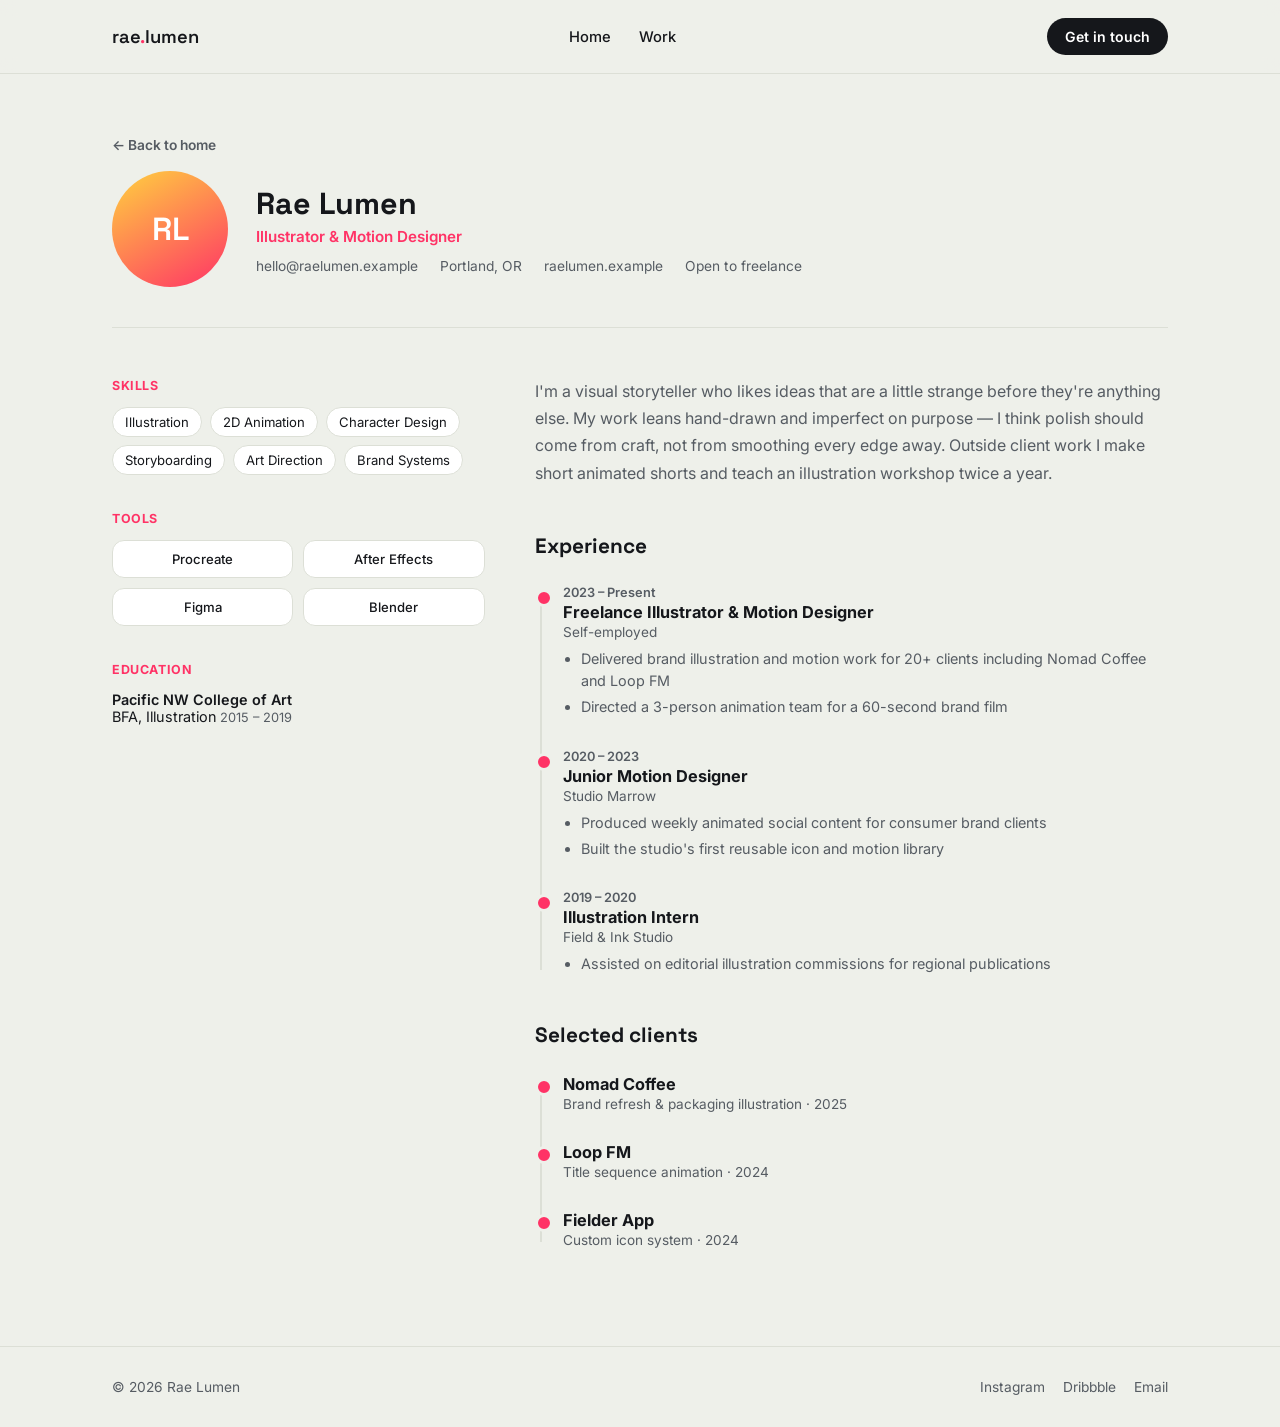
==== cv.html @ 73926920 "add: sementara" ====
<!DOCTYPE html>
<html lang="en">
<head>
<meta charset="UTF-8">
<meta name="viewport" content="width=device-width, initial-scale=1.0">
<title>Rae Lumen — CV</title>
<link rel="preconnect" href="https://fonts.googleapis.com">
<link href="https://fonts.googleapis.com/css2?family=Space+Grotesk:wght@500;600&family=Inter:wght@400;500;600&display=swap" rel="stylesheet">
<link rel="stylesheet" href="style.css">
</head>
<body>

  <header class="site-header">
    <div class="wrap">
      <nav class="main-nav">
        <a class="logo" href="index.html">rae<span>.</span>lumen</a>
        <ul class="nav-links" style="display:flex;">
          <li><a href="index.html">Home</a></li>
          <li><a href="index.html#work">Work</a></li>
        </ul>
        <a class="nav-cta" href="mailto:hello@raelumen.example">Get in touch</a>
      </nav>
    </div>
  </header>

  <main>
    <div class="wrap">

      <section class="cv-header">
        <a class="back-link" href="index.html">&larr; Back to home</a>
        <div class="cv-header-inner">
          <div class="cv-avatar">RL</div>
          <div class="cv-id">
            <h1>Rae Lumen</h1>
            <p class="role">Illustrator &amp; Motion Designer</p>
            <ul class="cv-contact">
              <li>hello@raelumen.example</li>
              <li>Portland, OR</li>
              <li>raelumen.example</li>
              <li>Open to freelance</li>
            </ul>
          </div>
        </div>
      </section>

      <div class="cv-body">

        <aside class="cv-side">
          <div class="side-block">
            <h2>Skills</h2>
            <div class="skill-tags">
              <span>Illustration</span>
              <span>2D Animation</span>
              <span>Character Design</span>
              <span>Storyboarding</span>
              <span>Art Direction</span>
              <span>Brand Systems</span>
            </div>
          </div>

          <div class="side-block">
            <h2>Tools</h2>
            <div class="tool-grid">
              <div>Procreate</div>
              <div>After Effects</div>
              <div>Figma</div>
              <div>Blender</div>
            </div>
          </div>

          <div class="side-block">
            <h2>Education</h2>
            <div class="edu-entry">
              <span class="school">Pacific NW College of Art</span>
              <span>BFA, Illustration</span>
              <span class="when">2015 &ndash; 2019</span>
            </div>
          </div>
        </aside>

        <div class="cv-main">
          <p class="about-text">
            I'm a visual storyteller who likes ideas that are a little
            strange before they're anything else. My work leans hand-drawn
            and imperfect on purpose &mdash; I think polish should come from
            craft, not from smoothing every edge away. Outside client work
            I make short animated shorts and teach an illustration
            workshop twice a year.
          </p>

          <h2 class="block-title">Experience</h2>
          <div class="timeline">
            <div class="timeline-item">
              <div class="when">2023 &ndash; Present</div>
              <h3>Freelance Illustrator &amp; Motion Designer</h3>
              <div class="place">Self-employed</div>
              <ul>
                <li>Delivered brand illustration and motion work for 20+ clients including Nomad Coffee and Loop FM</li>
                <li>Directed a 3-person animation team for a 60-second brand film</li>
              </ul>
            </div>

            <div class="timeline-item">
              <div class="when">2020 &ndash; 2023</div>
              <h3>Junior Motion Designer</h3>
              <div class="place">Studio Marrow</div>
              <ul>
                <li>Produced weekly animated social content for consumer brand clients</li>
                <li>Built the studio's first reusable icon and motion library</li>
              </ul>
            </div>

            <div class="timeline-item">
              <div class="when">2019 &ndash; 2020</div>
              <h3>Illustration Intern</h3>
              <div class="place">Field &amp; Ink Studio</div>
              <ul>
                <li>Assisted on editorial illustration commissions for regional publications</li>
              </ul>
            </div>
          </div>

          <h2 class="block-title">Selected clients</h2>
          <div class="timeline" style="margin-bottom:0;">
            <div class="timeline-item">
              <h3>Nomad Coffee</h3>
              <div class="place">Brand refresh &amp; packaging illustration &middot; 2025</div>
            </div>
            <div class="timeline-item">
              <h3>Loop FM</h3>
              <div class="place">Title sequence animation &middot; 2024</div>
            </div>
            <div class="timeline-item">
              <h3>Fielder App</h3>
              <div class="place">Custom icon system &middot; 2024</div>
            </div>
          </div>
        </div>

      </div>
    </div>
  </main>

  <footer class="site-footer">
    <div class="wrap footer-row">
      <span>&copy; 2026 Rae Lumen</span>
      <div class="social-row">
        <a href="#">Instagram</a>
        <a href="#">Dribbble</a>
        <a href="mailto:hello@raelumen.example">Email</a>
      </div>
    </div>
  </footer>

</body>
</html>
---- style.css ----
:root{
  --ink: #15171b;
  --ink-soft: #565c63;
  --paper: #eef0ea;
  --card: #ffffff;
  --accent: #ff3366;
  --accent-2: #ffd23f;
  --line: #dcdfd6;
  --radius-lg: 22px;
  --radius-sm: 12px;
  --shadow: 0 1px 2px rgba(21,23,27,0.06), 0 14px 30px rgba(21,23,27,0.08);
  --font-display: "Space Grotesk", "Segoe UI", sans-serif;
  --font-body: "Inter", -apple-system, BlinkMacSystemFont, sans-serif;
}

*{ box-sizing: border-box; }

html{ scroll-behavior: smooth; }

body{
  margin:0;
  background: var(--paper);
  color: var(--ink);
  font-family: var(--font-body);
  -webkit-font-smoothing: antialiased;
}

img{ max-width: 100%; display:block; }

a{ color: inherit; text-decoration: none; }

.wrap{
  max-width: 1120px;
  margin: 0 auto;
  padding: 0 32px;
}

header.site-header{
  position: sticky;
  top: 0;
  z-index: 50;
  background: rgba(238,240,234,0.88);
  backdrop-filter: blur(8px);
  border-bottom: 1px solid var(--line);
}

nav.main-nav{
  display: flex;
  align-items: center;
  justify-content: space-between;
  padding: 18px 0;
}

.logo{
  font-family: var(--font-display);
  font-weight: 600;
  font-size: 1.15rem;
  letter-spacing: -0.01em;
}

.logo span{ color: var(--accent); }

.nav-links{
  list-style:none;
  display:flex;
  gap: 28px;
  margin:0;
  padding:0;
  font-size: 0.92rem;
  font-weight: 500;
}

.nav-links a{
  position: relative;
  padding: 4px 0;
}

.nav-links a::after{
  content:"";
  position:absolute;
  left:0; bottom:-2px;
  width:0%;
  height:2px;
  background: var(--accent);
  transition: width 0.2s ease;
}

.nav-links a:hover::after,
.nav-links a:focus-visible::after{
  width:100%;
}

.nav-cta{
  display:inline-flex;
  align-items:center;
  gap:8px;
  background: var(--ink);
  color: #fff;
  padding: 10px 18px;
  border-radius: 100px;
  font-size: 0.88rem;
  font-weight: 600;
  transition: background-color 0.15s ease, transform 0.1s ease;
}

.nav-cta:hover{
  background: var(--accent);
}

.nav-cta:active{
  transform: translateY(1px);
}

#nav-toggle{
  display:none;
}

.nav-burger{
  display:none;
  width: 26px;
  height: 20px;
  position: relative;
  cursor: pointer;
}

.nav-burger span{
  position:absolute;
  left:0; right:0;
  height:2px;
  background: var(--ink);
  border-radius: 2px;
  transition: transform 0.2s ease, opacity 0.2s ease;
}

.nav-burger span:nth-child(1){ top:0; }
.nav-burger span:nth-child(2){ top:9px; }
.nav-burger span:nth-child(3){ top:18px; }

a:focus-visible,
button:focus-visible,
label.nav-burger:focus-within{
  outline: 2px solid var(--accent);
  outline-offset: 3px;
}

.hero{
  padding: 90px 0 70px;
}

.hero-grid{
  display: grid;
  grid-template-columns: 1.1fr 0.9fr;
  gap: 48px;
  align-items: center;
}

.eyebrow{
  display: inline-block;
  font-size: 0.8rem;
  font-weight: 600;
  letter-spacing: 0.04em;
  color: var(--accent);
  background: rgba(255,51,102,0.09);
  padding: 6px 14px;
  border-radius: 100px;
  margin-bottom: 18px;
}

.hero h1{
  font-family: var(--font-display);
  font-size: clamp(2.2rem, 4vw, 3.4rem);
  line-height: 1.06;
  font-weight: 600;
  margin: 0 0 20px;
  letter-spacing: -0.01em;
}

.hero p.lead{
  font-size: 1.05rem;
  color: var(--ink-soft);
  max-width: 46ch;
  line-height: 1.6;
  margin: 0 0 32px;
}

.hero-actions{
  display:flex;
  gap: 14px;
  flex-wrap: wrap;
}

.btn{
  display: inline-flex;
  align-items:center;
  gap: 8px;
  padding: 13px 24px;
  border-radius: 100px;
  font-weight: 600;
  font-size: 0.95rem;
  border: 1px solid transparent;
  transition: background-color 0.15s ease, border-color 0.15s ease, transform 0.1s ease;
}

.btn:active{ transform: translateY(1px); }

.btn-primary{
  background: var(--accent);
  color: #fff;
}

.btn-primary:hover{
  background: #e01f52;
}

.btn-secondary{
  background: transparent;
  border-color: var(--ink);
  color: var(--ink);
}

.btn-secondary:hover{
  background: var(--ink);
  color: #fff;
}

.hero-visual{
  position: relative;
  aspect-ratio: 1 / 1;
  display:flex;
  align-items:center;
  justify-content:center;
}

.blob{
  position: absolute;
  border-radius: 50%;
}

.blob-1{
  width: 78%;
  height: 78%;
  background: linear-gradient(145deg, var(--accent-2), var(--accent));
  top: 8%;
  left: 10%;
}

.blob-2{
  width: 30%;
  height: 30%;
  background: var(--ink);
  bottom: 4%;
  right: 6%;
}

.avatar-mark{
  position: relative;
  width: 58%;
  aspect-ratio: 1/1;
  border-radius: 50%;
  background: var(--card);
  display:flex;
  align-items:center;
  justify-content:center;
  font-family: var(--font-display);
  font-size: 2.6rem;
  font-weight: 600;
  color: var(--ink);
  box-shadow: var(--shadow);
}

.section{
  padding: 70px 0;
}

.section-head{
  margin-bottom: 36px;
  max-width: 60ch;
}

.section-head .eyebrow{ margin-bottom: 12px; }

.section-head h2{
  font-family: var(--font-display);
  font-size: 1.9rem;
  font-weight: 600;
  margin: 0 0 8px;
}

.section-head p{
  color: var(--ink-soft);
  margin:0;
}

.services-grid{
  display: grid;
  grid-template-columns: repeat(4, 1fr);
  gap: 20px;
}

.service-card{
  background: var(--card);
  border-radius: var(--radius-lg);
  padding: 26px 22px;
  border: 1px solid var(--line);
  transition: transform 0.15s ease, box-shadow 0.15s ease;
}

.service-card:hover{
  transform: translateY(-4px);
  box-shadow: var(--shadow);
}

.service-card:nth-child(2) .service-icon{ background: var(--accent-2); }
.service-card:nth-child(3) .service-icon{ background: var(--ink); color:#fff; }
.service-card:nth-child(4) .service-icon{ background: var(--accent); }

.service-icon{
  width: 40px;
  height: 40px;
  border-radius: 12px;
  background: var(--accent-2);
  display:flex;
  align-items:center;
  justify-content:center;
  font-weight: 700;
  margin-bottom: 16px;
}

.service-card h3{
  font-size: 1.02rem;
  margin: 0 0 6px;
}

.service-card p{
  font-size: 0.88rem;
  color: var(--ink-soft);
  margin:0;
  line-height: 1.5;
}

.work-grid{
  display: grid;
  grid-template-columns: repeat(3, 1fr);
  gap: 18px;
}

.work-tile{
  position: relative;
  border-radius: var(--radius-sm);
  overflow: hidden;
  aspect-ratio: 4/3;
  background: linear-gradient(135deg, var(--ink) 0%, #3a3f47 100%);
  display:flex;
  align-items:flex-end;
  padding: 16px;
}

.work-tile:nth-child(1){ background: linear-gradient(135deg, var(--accent), #ff8a65); }
.work-tile:nth-child(2){ background: linear-gradient(135deg, var(--accent-2), #ffb454); }
.work-tile:nth-child(3){ background: linear-gradient(135deg, var(--ink), #3a3f47); }

.work-tile span{
  color: #fff;
  font-weight: 600;
  font-size: 0.92rem;
  position: relative;
}

footer.site-footer{
  border-top: 1px solid var(--line);
  padding: 32px 0;
}

.footer-row{
  display:flex;
  justify-content: space-between;
  align-items:center;
  flex-wrap: wrap;
  gap: 16px;
  font-size: 0.86rem;
  color: var(--ink-soft);
}

.social-row{
  display:flex;
  gap: 18px;
}

.social-row a:hover{
  color: var(--accent);
}

.cv-header{
  padding: 60px 0 40px;
  border-bottom: 1px solid var(--line);
}

.cv-header-inner{
  display:flex;
  align-items:center;
  gap: 28px;
  flex-wrap: wrap;
}

.cv-avatar{
  width: 116px;
  height: 116px;
  border-radius: 50%;
  background: linear-gradient(150deg, var(--accent-2), var(--accent));
  display:flex;
  align-items:center;
  justify-content:center;
  font-family: var(--font-display);
  font-size: 2rem;
  font-weight: 600;
  color: #fff;
  flex-shrink:0;
}

.cv-id h1{
  font-family: var(--font-display);
  font-size: 1.9rem;
  margin: 0 0 4px;
}

.cv-id .role{
  color: var(--accent);
  font-weight: 600;
  font-size: 0.95rem;
  margin: 0 0 12px;
}

.cv-contact{
  list-style:none;
  display:flex;
  flex-wrap: wrap;
  gap: 14px 22px;
  margin:0;
  padding:0;
  font-size: 0.86rem;
  color: var(--ink-soft);
}

.back-link{
  display:inline-flex;
  align-items:center;
  gap:6px;
  font-size: 0.86rem;
  font-weight: 600;
  color: var(--ink-soft);
  margin-bottom: 18px;
}

.back-link:hover{ color: var(--accent); }

.cv-body{
  display:grid;
  grid-template-columns: 1fr 1.7fr;
  gap: 50px;
  padding: 50px 0 90px;
  align-items:start;
}

.cv-side{
  position: sticky;
  top: 90px;
  display:flex;
  flex-direction:column;
  gap: 36px;
}

.side-block h2{
  font-size: 0.78rem;
  letter-spacing: 0.05em;
  text-transform: uppercase;
  color: var(--accent);
  margin: 0 0 14px;
}

.skill-tags{
  display:flex;
  flex-wrap:wrap;
  gap: 8px;
}

.skill-tags span{
  font-size: 0.82rem;
  padding: 6px 12px;
  border-radius: 100px;
  background: var(--card);
  border: 1px solid var(--line);
}

.tool-grid{
  display: grid;
  grid-template-columns: repeat(2, 1fr);
  gap: 10px;
}

.tool-grid div{
  background: var(--card);
  border: 1px solid var(--line);
  border-radius: var(--radius-sm);
  padding: 10px 12px;
  font-size: 0.82rem;
  text-align:center;
  font-weight: 500;
}

.edu-entry{
  font-size: 0.9rem;
  margin-bottom: 14px;
}

.edu-entry:last-child{ margin-bottom:0; }

.edu-entry .school{
  font-weight: 600;
  display:block;
}

.edu-entry .when{
  color: var(--ink-soft);
  font-size: 0.8rem;
}

.cv-main .about-text{
  font-size: 1rem;
  line-height: 1.7;
  color: var(--ink-soft);
  max-width: 68ch;
  margin: 0 0 46px;
}

.cv-main h2.block-title{
  font-family: var(--font-display);
  font-size: 1.3rem;
  margin: 0 0 26px;
}

.timeline{
  position: relative;
  padding-left: 28px;
  margin-bottom: 46px;
}

.timeline::before{
  content:"";
  position:absolute;
  left: 5px;
  top: 6px;
  bottom: 6px;
  width: 2px;
  background: var(--line);
}

.timeline-item{
  position: relative;
  margin-bottom: 30px;
}

.timeline-item:last-child{ margin-bottom:0; }

.timeline-item::before{
  content:"";
  position:absolute;
  left: -28px;
  top: 4px;
  width: 12px;
  height: 12px;
  border-radius: 50%;
  background: var(--accent);
  border: 3px solid var(--paper);
}

.timeline-item .when{
  font-size: 0.8rem;
  color: var(--ink-soft);
  font-weight: 600;
  margin-bottom: 2px;
}

.timeline-item h3{
  font-size: 1.02rem;
  margin: 0 0 2px;
}

.timeline-item .place{
  font-size: 0.85rem;
  color: var(--ink-soft);
  margin-bottom: 8px;
}

.timeline-item ul{
  margin: 8px 0 0;
  padding-left: 18px;
  font-size: 0.9rem;
  color: var(--ink-soft);
  line-height: 1.55;
}

.timeline-item li{ margin-bottom: 4px; }

@media (max-width: 900px){
  .hero-grid{ grid-template-columns: 1fr; }
  .hero-visual{ max-width: 340px; margin: 0 auto; }
  .services-grid{ grid-template-columns: repeat(2, 1fr); }
  .work-grid{ grid-template-columns: repeat(2, 1fr); }
  .cv-body{ grid-template-columns: 1fr; }
  .cv-side{ position: static; }
}

@media (max-width: 640px){
  .wrap{ padding: 0 20px; }

  .nav-links{
    position: absolute;
    top: 100%;
    left: 0;
    right: 0;
    flex-direction: column;
    background: var(--paper);
    border-bottom: 1px solid var(--line);
    padding: 18px 20px;
    gap: 16px;
    display: none;
  }

  .nav-burger{ display:block; }

  #nav-toggle:checked ~ .nav-links{
    display: flex;
  }

  #nav-toggle:checked ~ .nav-burger span:nth-child(1){
    transform: translateY(9px) rotate(45deg);
  }
  #nav-toggle:checked ~ .nav-burger span:nth-child(2){
    opacity: 0;
  }
  #nav-toggle:checked ~ .nav-burger span:nth-child(3){
    transform: translateY(-9px) rotate(-45deg);
  }

  .services-grid{ grid-template-columns: 1fr; }
  .work-grid{ grid-template-columns: 1fr; }
  .hero-actions{ flex-direction: column; align-items: stretch; }
  .btn{ justify-content:center; }
  .cv-header-inner{ flex-direction: column; align-items:flex-start; }
  .footer-row{ flex-direction: column; align-items:flex-start; }
}
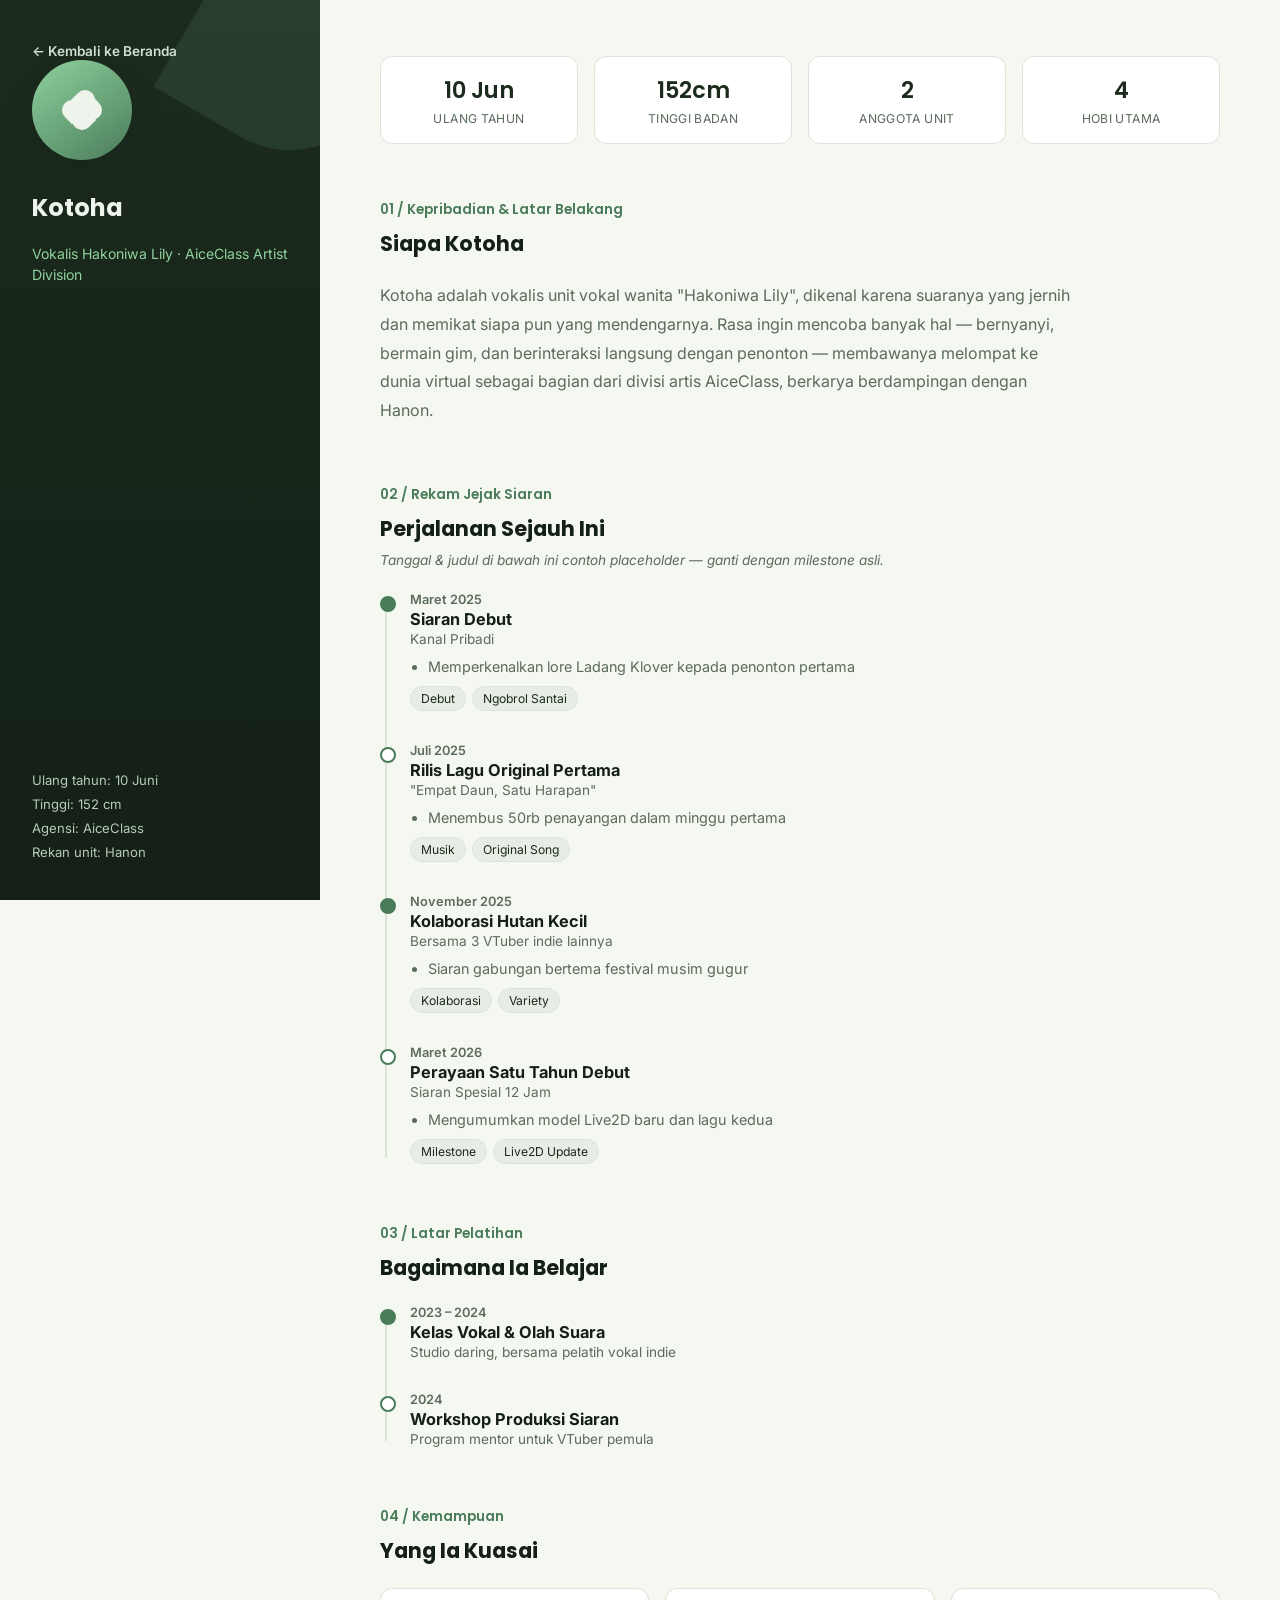
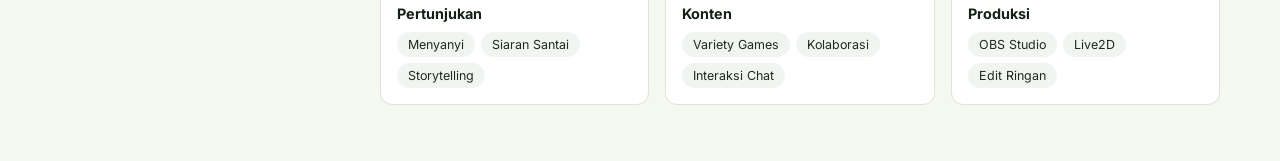
==== commit 783a4347: "update all - not the information" ====
--- a/cv.html
+++ b/cv.html
@@ -1,156 +1,154 @@
 <!DOCTYPE html>
-<html lang="en">
+<html lang="id">
 <head>
 <meta charset="UTF-8">
 <meta name="viewport" content="width=device-width, initial-scale=1.0">
-<title>Rae Lumen — CV</title>
+<title>Kotoha — CV Kreatif</title>
 <link rel="preconnect" href="https://fonts.googleapis.com">
-<link href="https://fonts.googleapis.com/css2?family=Space+Grotesk:wght@500;600&family=Inter:wght@400;500;600&display=swap" rel="stylesheet">
+<link href="https://fonts.googleapis.com/css2?family=Poppins:wght@500;600&family=Inter:wght@400;500;600&display=swap" rel="stylesheet">
 <link rel="stylesheet" href="style.css">
 </head>
 <body>
 
-  <header class="site-header">
-    <div class="wrap">
-      <nav class="main-nav">
-        <a class="logo" href="index.html">rae<span>.</span>lumen</a>
-        <ul class="nav-links" style="display:flex;">
-          <li><a href="index.html">Home</a></li>
-          <li><a href="index.html#work">Work</a></li>
-        </ul>
-        <a class="nav-cta" href="mailto:hello@raelumen.example">Get in touch</a>
-      </nav>
-    </div>
-  </header>
+  <div class="cv-shell">
 
-  <main>
-    <div class="wrap">
+    <aside class="cv-sidebar">
+      <div class="decor-leaf d1"></div>
 
-      <section class="cv-header">
-        <a class="back-link" href="index.html">&larr; Back to home</a>
-        <div class="cv-header-inner">
-          <div class="cv-avatar">RL</div>
-          <div class="cv-id">
-            <h1>Rae Lumen</h1>
-            <p class="role">Illustrator &amp; Motion Designer</p>
-            <ul class="cv-contact">
-              <li>hello@raelumen.example</li>
-              <li>Portland, OR</li>
-              <li>raelumen.example</li>
-              <li>Open to freelance</li>
+      <div>
+        <a class="back-link" href="index.html">&larr; Kembali ke Beranda</a>
+
+        <div class="cv-id">
+          <div class="avatar-ring" style="width:100px;height:100px;">
+            <div class="clover" style="width:40px;height:40px;">
+              <span class="leaf" style="width:20px;height:20px;"></span>
+              <span class="leaf" style="width:20px;height:20px;top:10px;left:20px;"></span>
+              <span class="leaf" style="width:20px;height:20px;top:20px;left:10px;"></span>
+              <span class="leaf" style="width:20px;height:20px;top:10px;left:0;"></span>
+            </div>
+          </div>
+          <h1>Kotoha</h1>
+          <p class="role">Vokalis Hakoniwa Lily &middot; AiceClass Artist Division</p>
+        </div>
+      </div>
+
+      <ul class="cv-meta">
+        <li>Ulang tahun: 10 Juni</li>
+        <li>Tinggi: 152 cm</li>
+        <li>Agensi: AiceClass</li>
+        <li>Rekan unit: Hanon</li>
+      </ul>
+    </aside>
+
+    <div class="cv-main">
+
+      <div class="stat-strip">
+        <div class="stat-box"><span class="num">10 Jun</span><span class="label">Ulang Tahun</span></div>
+        <div class="stat-box"><span class="num">152cm</span><span class="label">Tinggi Badan</span></div>
+        <div class="stat-box"><span class="num">2</span><span class="label">Anggota Unit</span></div>
+        <div class="stat-box"><span class="num">4</span><span class="label">Hobi Utama</span></div>
+      </div>
+
+      <section class="cv-block">
+        <div class="block-number">01 / Kepribadian &amp; Latar Belakang</div>
+        <h2>Siapa Kotoha</h2>
+        <p class="about-text">
+          Kotoha adalah vokalis unit vokal wanita "Hakoniwa Lily", dikenal
+          karena suaranya yang jernih dan memikat siapa pun yang
+          mendengarnya. Rasa ingin mencoba banyak hal &mdash; bernyanyi,
+          bermain gim, dan berinteraksi langsung dengan penonton &mdash;
+          membawanya melompat ke dunia virtual sebagai bagian dari divisi
+          artis AiceClass, berkarya berdampingan dengan Hanon.
+        </p>
+      </section>
+
+      <section class="cv-block">
+        <div class="block-number">02 / Rekam Jejak Siaran</div>
+        <h2>Perjalanan Sejauh Ini</h2>
+        <p style="font-size:0.85rem; color:var(--ink-soft); font-style:italic; margin:-14px 0 24px;">
+          Tanggal &amp; judul di bawah ini contoh placeholder &mdash; ganti dengan milestone asli.
+        </p>
+        <div class="timeline">
+          <div class="timeline-item">
+            <div class="when">Maret 2025</div>
+            <h3>Siaran Debut</h3>
+            <div class="place">Kanal Pribadi</div>
+            <ul>
+              <li>Memperkenalkan lore Ladang Klover kepada penonton pertama</li>
             </ul>
+            <div class="tag-row"><span>Debut</span><span>Ngobrol Santai</span></div>
+          </div>
+
+          <div class="timeline-item">
+            <div class="when">Juli 2025</div>
+            <h3>Rilis Lagu Original Pertama</h3>
+            <div class="place">"Empat Daun, Satu Harapan"</div>
+            <ul>
+              <li>Menembus 50rb penayangan dalam minggu pertama</li>
+            </ul>
+            <div class="tag-row"><span>Musik</span><span>Original Song</span></div>
+          </div>
+
+          <div class="timeline-item">
+            <div class="when">November 2025</div>
+            <h3>Kolaborasi Hutan Kecil</h3>
+            <div class="place">Bersama 3 VTuber indie lainnya</div>
+            <ul>
+              <li>Siaran gabungan bertema festival musim gugur</li>
+            </ul>
+            <div class="tag-row"><span>Kolaborasi</span><span>Variety</span></div>
+          </div>
+
+          <div class="timeline-item">
+            <div class="when">Maret 2026</div>
+            <h3>Perayaan Satu Tahun Debut</h3>
+            <div class="place">Siaran Spesial 12 Jam</div>
+            <ul>
+              <li>Mengumumkan model Live2D baru dan lagu kedua</li>
+            </ul>
+            <div class="tag-row"><span>Milestone</span><span>Live2D Update</span></div>
           </div>
         </div>
       </section>
 
-      <div class="cv-body">
-
-        <aside class="cv-side">
-          <div class="side-block">
-            <h2>Skills</h2>
-            <div class="skill-tags">
-              <span>Illustration</span>
-              <span>2D Animation</span>
-              <span>Character Design</span>
-              <span>Storyboarding</span>
-              <span>Art Direction</span>
-              <span>Brand Systems</span>
-            </div>
+      <section class="cv-block">
+        <div class="block-number">03 / Latar Pelatihan</div>
+        <h2>Bagaimana Ia Belajar</h2>
+        <div class="timeline">
+          <div class="timeline-item">
+            <div class="when">2023 &ndash; 2024</div>
+            <h3>Kelas Vokal &amp; Olah Suara</h3>
+            <div class="place">Studio daring, bersama pelatih vokal indie</div>
           </div>
-
-          <div class="side-block">
-            <h2>Tools</h2>
-            <div class="tool-grid">
-              <div>Procreate</div>
-              <div>After Effects</div>
-              <div>Figma</div>
-              <div>Blender</div>
-            </div>
-          </div>
-
-          <div class="side-block">
-            <h2>Education</h2>
-            <div class="edu-entry">
-              <span class="school">Pacific NW College of Art</span>
-              <span>BFA, Illustration</span>
-              <span class="when">2015 &ndash; 2019</span>
-            </div>
-          </div>
-        </aside>
-
-        <div class="cv-main">
-          <p class="about-text">
-            I'm a visual storyteller who likes ideas that are a little
-            strange before they're anything else. My work leans hand-drawn
-            and imperfect on purpose &mdash; I think polish should come from
-            craft, not from smoothing every edge away. Outside client work
-            I make short animated shorts and teach an illustration
-            workshop twice a year.
-          </p>
-
-          <h2 class="block-title">Experience</h2>
-          <div class="timeline">
-            <div class="timeline-item">
-              <div class="when">2023 &ndash; Present</div>
-              <h3>Freelance Illustrator &amp; Motion Designer</h3>
-              <div class="place">Self-employed</div>
-              <ul>
-                <li>Delivered brand illustration and motion work for 20+ clients including Nomad Coffee and Loop FM</li>
-                <li>Directed a 3-person animation team for a 60-second brand film</li>
-              </ul>
-            </div>
-
-            <div class="timeline-item">
-              <div class="when">2020 &ndash; 2023</div>
-              <h3>Junior Motion Designer</h3>
-              <div class="place">Studio Marrow</div>
-              <ul>
-                <li>Produced weekly animated social content for consumer brand clients</li>
-                <li>Built the studio's first reusable icon and motion library</li>
-              </ul>
-            </div>
-
-            <div class="timeline-item">
-              <div class="when">2019 &ndash; 2020</div>
-              <h3>Illustration Intern</h3>
-              <div class="place">Field &amp; Ink Studio</div>
-              <ul>
-                <li>Assisted on editorial illustration commissions for regional publications</li>
-              </ul>
-            </div>
-          </div>
-
-          <h2 class="block-title">Selected clients</h2>
-          <div class="timeline" style="margin-bottom:0;">
-            <div class="timeline-item">
-              <h3>Nomad Coffee</h3>
-              <div class="place">Brand refresh &amp; packaging illustration &middot; 2025</div>
-            </div>
-            <div class="timeline-item">
-              <h3>Loop FM</h3>
-              <div class="place">Title sequence animation &middot; 2024</div>
-            </div>
-            <div class="timeline-item">
-              <h3>Fielder App</h3>
-              <div class="place">Custom icon system &middot; 2024</div>
-            </div>
+          <div class="timeline-item">
+            <div class="when">2024</div>
+            <h3>Workshop Produksi Siaran</h3>
+            <div class="place">Program mentor untuk VTuber pemula</div>
           </div>
         </div>
+      </section>
 
-      </div>
+      <section class="cv-block">
+        <div class="block-number">04 / Kemampuan</div>
+        <h2>Yang Ia Kuasai</h2>
+        <div class="skills-grid">
+          <div class="skill-box">
+            <h4>Pertunjukan</h4>
+            <div class="tag-row"><span>Menyanyi</span><span>Siaran Santai</span><span>Storytelling</span></div>
+          </div>
+          <div class="skill-box">
+            <h4>Konten</h4>
+            <div class="tag-row"><span>Variety Games</span><span>Kolaborasi</span><span>Interaksi Chat</span></div>
+          </div>
+          <div class="skill-box">
+            <h4>Produksi</h4>
+            <div class="tag-row"><span>OBS Studio</span><span>Live2D</span><span>Edit Ringan</span></div>
+          </div>
+        </div>
+      </section>
+
     </div>
-  </main>
-
-  <footer class="site-footer">
-    <div class="wrap footer-row">
-      <span>&copy; 2026 Rae Lumen</span>
-      <div class="social-row">
-        <a href="#">Instagram</a>
-        <a href="#">Dribbble</a>
-        <a href="mailto:hello@raelumen.example">Email</a>
-      </div>
-    </div>
-  </footer>
+  </div>
 
 </body>
 </html>
--- a/style.css
+++ b/style.css
@@ -1,22 +1,45 @@
 
 :root{
-  --ink: #15171b;
-  --ink-soft: #565c63;
-  --paper: #eef0ea;
+  --ink: #142016;
+  --forest: #1c2b1e;
+  --forest-2: #24361f;
+  --paper: #f5f7f1;
   --card: #ffffff;
-  --accent: #ff3366;
-  --accent-2: #ffd23f;
-  --line: #dcdfd6;
+  --moss: #4a7c59;
+  --mint: #8fd19e;
+  --gold: #c9a227;
+  --bloom: #ff6f9c;
+  --ink-soft: #5b6b5c;
+  --line: #dde3d7;
   --radius-lg: 22px;
   --radius-sm: 12px;
-  --shadow: 0 1px 2px rgba(21,23,27,0.06), 0 14px 30px rgba(21,23,27,0.08);
-  --font-display: "Space Grotesk", "Segoe UI", sans-serif;
+  --shadow: 0 1px 2px rgba(20,32,22,0.07), 0 16px 34px rgba(20,32,22,0.10);
+  --font-display: "Poppins", "Segoe UI", sans-serif;
   --font-body: "Inter", -apple-system, BlinkMacSystemFont, sans-serif;
 }
 
 *{ box-sizing: border-box; }
-
 html{ scroll-behavior: smooth; }
+
+@keyframes floatY{
+  0%, 100%{ transform: translateY(0); }
+  50%{ transform: translateY(-10px); }
+}
+
+@keyframes fadeInUp{
+  from{ opacity: 0; transform: translateY(16px); }
+  to{ opacity: 1; transform: translateY(0); }
+}
+
+@keyframes softPulse{
+  0%, 100%{ box-shadow: 0 0 0 0 rgba(74,124,89,0.35); }
+  50%{ box-shadow: 0 0 0 8px rgba(74,124,89,0); }
+}
+
+@keyframes leafSpin{
+  from{ transform: rotate(0deg); }
+  to{ transform: rotate(360deg); }
+}
 
 body{
   margin:0;
@@ -26,9 +49,8 @@
   -webkit-font-smoothing: antialiased;
 }
 
-img{ max-width: 100%; display:block; }
-
-a{ color: inherit; text-decoration: none; }
+a{ color:inherit; text-decoration:none; }
+img{ max-width:100%; display:block; }
 
 .wrap{
   max-width: 1120px;
@@ -36,38 +58,61 @@
   padding: 0 32px;
 }
 
+.texture{
+  background-image: radial-gradient(var(--line) 1px, transparent 1px);
+  background-size: 22px 22px;
+}
+
 header.site-header{
   position: sticky;
   top: 0;
   z-index: 50;
-  background: rgba(238,240,234,0.88);
+  background: rgba(245,247,241,0.9);
   backdrop-filter: blur(8px);
   border-bottom: 1px solid var(--line);
 }
 
 nav.main-nav{
-  display: flex;
-  align-items: center;
+  display:flex;
+  align-items:center;
   justify-content: space-between;
-  padding: 18px 0;
+  padding: 16px 0;
 }
 
 .logo{
+  display:flex;
+  align-items:center;
+  gap:8px;
   font-family: var(--font-display);
-  font-weight: 600;
-  font-size: 1.15rem;
-  letter-spacing: -0.01em;
-}
-
-.logo span{ color: var(--accent); }
+  font-weight:600;
+  font-size: 1.1rem;
+}
+
+.logo .mark{
+  position: relative;
+  width: 22px;
+  height: 22px;
+  flex-shrink:0;
+}
+
+.logo .mark .leaf{
+  position:absolute;
+  width: 11px;
+  height: 11px;
+  background: var(--moss);
+  border-radius: 60% 60% 60% 0;
+}
+.logo .mark .leaf:nth-child(1){ top:0; left:5px; transform: rotate(45deg); }
+.logo .mark .leaf:nth-child(2){ top:5px; left:11px; transform: rotate(135deg); background: var(--mint); }
+.logo .mark .leaf:nth-child(3){ top:11px; left:5px; transform: rotate(225deg); }
+.logo .mark .leaf:nth-child(4){ top:5px; left:-1px; transform: rotate(-45deg); background: var(--mint); }
 
 .nav-links{
   list-style:none;
   display:flex;
-  gap: 28px;
-  margin:0;
-  padding:0;
-  font-size: 0.92rem;
+  gap:26px;
+  margin:0; padding:0;
+  font-size: 0.9rem;
   font-weight: 500;
 }
 
@@ -82,46 +127,36 @@
   left:0; bottom:-2px;
   width:0%;
   height:2px;
-  background: var(--accent);
+  background: var(--moss);
   transition: width 0.2s ease;
 }
 
 .nav-links a:hover::after,
-.nav-links a:focus-visible::after{
-  width:100%;
-}
+.nav-links a:focus-visible::after{ width:100%; }
 
 .nav-cta{
   display:inline-flex;
   align-items:center;
   gap:8px;
-  background: var(--ink);
-  color: #fff;
+  background: var(--forest);
+  color:#fff;
   padding: 10px 18px;
   border-radius: 100px;
-  font-size: 0.88rem;
-  font-weight: 600;
+  font-size: 0.86rem;
+  font-weight:600;
   transition: background-color 0.15s ease, transform 0.1s ease;
 }
 
-.nav-cta:hover{
-  background: var(--accent);
-}
-
-.nav-cta:active{
-  transform: translateY(1px);
-}
-
-#nav-toggle{
-  display:none;
-}
+.nav-cta:hover{ background: var(--moss); }
+.nav-cta:active{ transform: translateY(1px); }
+
+#nav-toggle{ display:none; }
 
 .nav-burger{
   display:none;
-  width: 26px;
-  height: 20px;
-  position: relative;
-  cursor: pointer;
+  width:26px; height:20px;
+  position:relative;
+  cursor:pointer;
 }
 
 .nav-burger span{
@@ -129,59 +164,159 @@
   left:0; right:0;
   height:2px;
   background: var(--ink);
-  border-radius: 2px;
+  border-radius:2px;
   transition: transform 0.2s ease, opacity 0.2s ease;
 }
-
 .nav-burger span:nth-child(1){ top:0; }
 .nav-burger span:nth-child(2){ top:9px; }
 .nav-burger span:nth-child(3){ top:18px; }
 
-a:focus-visible,
-button:focus-visible,
-label.nav-burger:focus-within{
-  outline: 2px solid var(--accent);
+a:focus-visible, button:focus-visible, input:focus-visible, textarea:focus-visible{
+  outline: 2px solid var(--moss);
   outline-offset: 3px;
 }
 
 .hero{
-  padding: 90px 0 70px;
-}
-
-.hero-grid{
-  display: grid;
-  grid-template-columns: 1.1fr 0.9fr;
-  gap: 48px;
-  align-items: center;
+  display:grid;
+  grid-template-columns: 1fr 1fr;
+  min-height: 78vh;
+}
+
+.hero-panel{
+  position: relative;
+  background: linear-gradient(180deg, var(--forest) 0%, var(--ink) 100%);
+  color: #eef3ec;
+  display:flex;
+  flex-direction:column;
+  align-items:flex-start;
+  justify-content: space-between;
+  padding: 48px 44px;
+  overflow:hidden;
+}
+
+.hero-panel .decor-leaf{
+  position:absolute;
+  border-radius: 60% 60% 60% 0;
+  background: rgba(143,209,158,0.12);
+  animation: leafSpin 50s linear infinite;
+  transform-origin: center;
+}
+
+.hero-panel .decor-leaf.d1{ width:220px; height:220px; top:-60px; right:-60px; }
+.hero-panel .decor-leaf.d2{ width:160px; height:160px; bottom:-40px; left:-50px; animation-direction: reverse; animation-duration: 65s; }
+
+.hero-id{
+  position: relative;
+  display:flex;
+  flex-direction:column;
+  align-items:flex-start;
+  gap: 18px;
+  margin: auto 0;
+}
+
+.hero-id > *,
+.hero-copy > *{
+  animation: fadeInUp 0.6s ease both;
+}
+
+.hero-id > *:nth-child(1){ animation-delay: 0s; }
+.hero-id > *:nth-child(2){ animation-delay: 0.08s; }
+.hero-id > *:nth-child(3){ animation-delay: 0.16s; }
+
+.hero-copy > *:nth-child(1){ animation-delay: 0.1s; }
+.hero-copy > *:nth-child(2){ animation-delay: 0.2s; }
+.hero-copy > *:nth-child(3){ animation-delay: 0.3s; }
+.hero-copy > *:nth-child(4){ animation-delay: 0.4s; }
+
+.avatar-ring{
+  width: 130px;
+  height: 130px;
+  border-radius: 50%;
+  background: linear-gradient(145deg, var(--mint), var(--moss));
+  display:flex;
+  align-items:center;
+  justify-content:center;
+  box-shadow: var(--shadow);
+  position: relative;
+  animation: floatY 4.5s ease-in-out infinite;
+}
+
+.avatar-ring .clover{
+  position: relative;
+  width: 52px;
+  height: 52px;
+}
+
+.avatar-ring .clover .leaf{
+  position:absolute;
+  width: 26px;
+  height: 26px;
+  background: #eef3ec;
+  border-radius: 60% 60% 60% 0;
+}
+.avatar-ring .clover .leaf:nth-child(1){ top:0; left:13px; transform: rotate(45deg); }
+.avatar-ring .clover .leaf:nth-child(2){ top:13px; left:26px; transform: rotate(135deg); }
+.avatar-ring .clover .leaf:nth-child(3){ top:26px; left:13px; transform: rotate(225deg); }
+.avatar-ring .clover .leaf:nth-child(4){ top:13px; left:0px; transform: rotate(-45deg); }
+
+.hero-id h1{
+  font-family: var(--font-display);
+  font-size: 1.7rem;
+  font-weight: 600;
+  margin: 0;
+}
+
+.hero-id .role{
+  color: var(--mint);
+  font-size: 0.92rem;
+  margin: 0;
+  max-width: 30ch;
+  line-height:1.5;
+}
+
+.social-row{
+  display:flex;
+  gap: 16px;
+  font-size: 0.85rem;
+}
+
+.social-row a{ color:#cfe0d1; }
+.social-row a:hover{ color: var(--mint); }
+
+.hero-copy{
+  padding: 70px 56px;
+  display:flex;
+  flex-direction:column;
+  justify-content:center;
 }
 
 .eyebrow{
-  display: inline-block;
-  font-size: 0.8rem;
-  font-weight: 600;
+  display:inline-block;
+  font-size: 0.78rem;
+  font-weight:600;
   letter-spacing: 0.04em;
-  color: var(--accent);
-  background: rgba(255,51,102,0.09);
+  color: var(--moss);
+  background: rgba(74,124,89,0.1);
   padding: 6px 14px;
   border-radius: 100px;
   margin-bottom: 18px;
-}
-
-.hero h1{
+  width: fit-content;
+}
+
+.hero-copy h2{
   font-family: var(--font-display);
-  font-size: clamp(2.2rem, 4vw, 3.4rem);
-  line-height: 1.06;
+  font-size: clamp(1.7rem, 3vw, 2.4rem);
+  line-height: 1.18;
   font-weight: 600;
-  margin: 0 0 20px;
-  letter-spacing: -0.01em;
-}
-
-.hero p.lead{
-  font-size: 1.05rem;
+  margin: 0 0 18px;
+}
+
+.hero-copy p.lead{
+  font-size: 1rem;
   color: var(--ink-soft);
-  max-width: 46ch;
-  line-height: 1.6;
-  margin: 0 0 32px;
+  max-width: 48ch;
+  line-height: 1.7;
+  margin: 0 0 30px;
 }
 
 .hero-actions{
@@ -191,400 +326,364 @@
 }
 
 .btn{
-  display: inline-flex;
-  align-items:center;
-  gap: 8px;
-  padding: 13px 24px;
+  display:inline-flex;
+  align-items:center;
+  gap:8px;
+  padding: 12px 22px;
   border-radius: 100px;
   font-weight: 600;
-  font-size: 0.95rem;
+  font-size: 0.92rem;
   border: 1px solid transparent;
-  transition: background-color 0.15s ease, border-color 0.15s ease, transform 0.1s ease;
+  transition: background-color 0.15s ease, border-color 0.15s ease, transform 0.1s ease, color 0.15s ease;
 }
 
 .btn:active{ transform: translateY(1px); }
 
-.btn-primary{
-  background: var(--accent);
-  color: #fff;
-}
-
-.btn-primary:hover{
-  background: #e01f52;
-}
-
-.btn-secondary{
-  background: transparent;
-  border-color: var(--ink);
-  color: var(--ink);
-}
-
-.btn-secondary:hover{
-  background: var(--ink);
-  color: #fff;
-}
-
-.hero-visual{
-  position: relative;
-  aspect-ratio: 1 / 1;
-  display:flex;
-  align-items:center;
-  justify-content:center;
-}
-
-.blob{
-  position: absolute;
-  border-radius: 50%;
-}
-
-.blob-1{
-  width: 78%;
-  height: 78%;
-  background: linear-gradient(145deg, var(--accent-2), var(--accent));
-  top: 8%;
-  left: 10%;
-}
-
-.blob-2{
-  width: 30%;
-  height: 30%;
-  background: var(--ink);
-  bottom: 4%;
-  right: 6%;
-}
-
-.avatar-mark{
-  position: relative;
-  width: 58%;
-  aspect-ratio: 1/1;
-  border-radius: 50%;
-  background: var(--card);
-  display:flex;
-  align-items:center;
-  justify-content:center;
-  font-family: var(--font-display);
-  font-size: 2.6rem;
-  font-weight: 600;
-  color: var(--ink);
-  box-shadow: var(--shadow);
-}
-
-.section{
-  padding: 70px 0;
-}
-
-.section-head{
-  margin-bottom: 36px;
-  max-width: 60ch;
-}
-
-.section-head .eyebrow{ margin-bottom: 12px; }
-
+.btn-primary{ background: var(--moss); color:#fff; }
+.btn-primary:hover{ background: #3d6849; animation: softPulse 1.2s ease-out infinite; }
+
+.btn-secondary{ background: transparent; border-color: var(--ink); color: var(--ink); }
+.btn-secondary:hover{ background: var(--ink); color:#fff; }
+
+.section{ padding: 74px 0; }
+
+.section-head{ max-width: 62ch; margin-bottom: 36px; }
 .section-head h2{
   font-family: var(--font-display);
-  font-size: 1.9rem;
+  font-size: 1.8rem;
   font-weight: 600;
   margin: 0 0 8px;
 }
-
-.section-head p{
+.section-head p{ color: var(--ink-soft); margin:0; }
+
+.moments-grid{
+  display: grid;
+  grid-template-columns: repeat(3, 1fr);
+  gap: 20px;
+}
+
+.moment-card{
+  position: relative;
+  border-radius: var(--radius-lg);
+  overflow: hidden;
+  aspect-ratio: 4/3;
+  display:flex;
+  align-items:flex-end;
+  cursor: default;
+}
+
+.moment-card:nth-child(1){ background: linear-gradient(150deg, var(--moss), #2f5238); }
+.moment-card:nth-child(2){ background: linear-gradient(150deg, var(--mint), var(--moss)); }
+.moment-card:nth-child(3){ background: linear-gradient(150deg, var(--gold), #8a6c1d); }
+
+.moment-overlay{
+  position: absolute;
+  inset:0;
+  display:flex;
+  align-items:center;
+  justify-content:center;
+  background: rgba(20,32,22,0.35);
+  opacity: 0;
+  transition: opacity 0.25s ease;
+}
+
+.moment-card:hover .moment-overlay{ opacity: 1; }
+
+.moment-overlay span{
+  background: var(--mint);
+  color: var(--ink);
+  font-weight: 600;
+  font-size: 0.85rem;
+  padding: 9px 20px;
+  border-radius: 100px;
+  transform: scale(0.85);
+  transition: transform 0.25s ease;
+}
+
+.moment-card:hover .moment-overlay span{ transform: scale(1); }
+
+.moment-card{ transition: transform 0.2s ease; }
+.moment-card:hover{ transform: translateY(-4px); }
+
+.moment-caption{
+  position: relative;
+  padding: 16px;
+  color: #fff;
+}
+
+.moment-caption strong{
+  display:block;
+  font-size: 0.95rem;
+  margin-bottom: 2px;
+}
+
+.moment-caption span{
+  font-size: 0.8rem;
+  opacity: 0.85;
+}
+
+.cta-banner{
+  background: var(--forest);
+  border-radius: var(--radius-lg);
+  padding: 36px 40px;
+  display:flex;
+  align-items:center;
+  justify-content: space-between;
+  gap: 24px;
+  flex-wrap: wrap;
+  color:#fff;
+}
+
+.cta-banner h3{
+  font-family: var(--font-display);
+  font-size: 1.25rem;
+  margin: 0 0 4px;
+}
+
+.cta-banner p{
+  margin:0;
+  color: #cfe0d1;
+  font-size: 0.9rem;
+}
+
+.contact-grid{
+  display: grid;
+  grid-template-columns: 1fr 1fr;
+  gap: 40px;
+}
+
+.contact-form{
+  display:flex;
+  flex-direction:column;
+  gap: 14px;
+}
+
+.form-row{
+  display:flex;
+  gap:14px;
+}
+
+.form-row .field{ flex:1; }
+
+.field{
+  display:flex;
+  flex-direction:column;
+  gap:6px;
+}
+
+.field label{
+  font-size: 0.82rem;
+  font-weight: 500;
   color: var(--ink-soft);
-  margin:0;
-}
-
-.services-grid{
+}
+
+.field input, .field textarea{
+  font-family: var(--font-body);
+  font-size: 0.92rem;
+  padding: 11px 13px;
+  border-radius: var(--radius-sm);
+  border: 1px solid var(--line);
+  background: var(--card);
+  color: var(--ink);
+  resize: vertical;
+}
+
+.field input:hover, .field textarea:hover{ border-color: var(--ink-soft); }
+.field input:focus, .field textarea:focus{ border-color: var(--moss); }
+
+.contact-info{
+  display:flex;
+  flex-direction:column;
+  gap: 16px;
+  justify-content:center;
+}
+
+.contact-info .item{
+  display:flex;
+  gap: 12px;
+  font-size: 0.9rem;
+}
+
+.contact-info .item .ic{
+  width: 34px; height:34px;
+  border-radius: 10px;
+  background: rgba(74,124,89,0.1);
+  color: var(--moss);
+  display:flex;
+  align-items:center;
+  justify-content:center;
+  font-weight:700;
+  flex-shrink:0;
+}
+
+footer.site-footer{
+  border-top: 1px solid var(--line);
+  padding: 30px 0;
+}
+
+.footer-row{
+  display:flex;
+  justify-content: space-between;
+  align-items:center;
+  flex-wrap:wrap;
+  gap: 14px;
+  font-size: 0.85rem;
+  color: var(--ink-soft);
+}
+
+.cv-shell{
+  display: grid;
+  grid-template-columns: 320px 1fr;
+  min-height: 100vh;
+}
+
+.cv-sidebar{
+  position: sticky;
+  top:0;
+  height: 100vh;
+  background: linear-gradient(180deg, var(--forest) 0%, var(--ink) 100%);
+  color:#eef3ec;
+  padding: 40px 32px;
+  display:flex;
+  flex-direction:column;
+  justify-content: space-between;
+  overflow: hidden;
+}
+
+.back-link{
+  font-size: 0.85rem;
+  font-weight:600;
+  color: #cfe0d1;
+  display:inline-flex;
+  align-items:center;
+  gap:6px;
+}
+.back-link:hover{ color: var(--mint); }
+
+.cv-sidebar .decor-leaf{
+  position:absolute;
+  border-radius: 60% 60% 60% 0;
+  background: rgba(143,209,158,0.1);
+}
+.cv-sidebar .decor-leaf.d1{ width:200px; height:200px; top:-50px; right:-70px; transform: rotate(30deg); }
+
+.cv-id{ position:relative; display:flex; flex-direction:column; gap:16px; }
+
+.cv-id h1{
+  font-family: var(--font-display);
+  font-size: 1.5rem;
+  margin: 14px 0 2px;
+}
+
+.cv-id .role{
+  color: var(--mint);
+  font-size: 0.88rem;
+  line-height: 1.5;
+  margin: 0;
+}
+
+.cv-meta{
+  list-style:none;
+  margin: 18px 0 0;
+  padding:0;
+  font-size: 0.82rem;
+  color: #b9c9ba;
+  display:flex;
+  flex-direction:column;
+  gap: 8px;
+}
+
+.cv-main{
+  padding: 56px 60px;
+}
+
+.stat-strip{
   display: grid;
   grid-template-columns: repeat(4, 1fr);
-  gap: 20px;
-}
-
-.service-card{
-  background: var(--card);
-  border-radius: var(--radius-lg);
-  padding: 26px 22px;
-  border: 1px solid var(--line);
-  transition: transform 0.15s ease, box-shadow 0.15s ease;
-}
-
-.service-card:hover{
-  transform: translateY(-4px);
-  box-shadow: var(--shadow);
-}
-
-.service-card:nth-child(2) .service-icon{ background: var(--accent-2); }
-.service-card:nth-child(3) .service-icon{ background: var(--ink); color:#fff; }
-.service-card:nth-child(4) .service-icon{ background: var(--accent); }
-
-.service-icon{
-  width: 40px;
-  height: 40px;
-  border-radius: 12px;
-  background: var(--accent-2);
-  display:flex;
-  align-items:center;
-  justify-content:center;
-  font-weight: 700;
-  margin-bottom: 16px;
-}
-
-.service-card h3{
-  font-size: 1.02rem;
-  margin: 0 0 6px;
-}
-
-.service-card p{
-  font-size: 0.88rem;
-  color: var(--ink-soft);
-  margin:0;
-  line-height: 1.5;
-}
-
-.work-grid{
-  display: grid;
-  grid-template-columns: repeat(3, 1fr);
-  gap: 18px;
-}
-
-.work-tile{
-  position: relative;
-  border-radius: var(--radius-sm);
-  overflow: hidden;
-  aspect-ratio: 4/3;
-  background: linear-gradient(135deg, var(--ink) 0%, #3a3f47 100%);
-  display:flex;
-  align-items:flex-end;
-  padding: 16px;
-}
-
-.work-tile:nth-child(1){ background: linear-gradient(135deg, var(--accent), #ff8a65); }
-.work-tile:nth-child(2){ background: linear-gradient(135deg, var(--accent-2), #ffb454); }
-.work-tile:nth-child(3){ background: linear-gradient(135deg, var(--ink), #3a3f47); }
-
-.work-tile span{
-  color: #fff;
-  font-weight: 600;
-  font-size: 0.92rem;
-  position: relative;
-}
-
-footer.site-footer{
-  border-top: 1px solid var(--line);
-  padding: 32px 0;
-}
-
-.footer-row{
-  display:flex;
-  justify-content: space-between;
-  align-items:center;
-  flex-wrap: wrap;
   gap: 16px;
-  font-size: 0.86rem;
-  color: var(--ink-soft);
-}
-
-.social-row{
-  display:flex;
-  gap: 18px;
-}
-
-.social-row a:hover{
-  color: var(--accent);
-}
-
-.cv-header{
-  padding: 60px 0 40px;
-  border-bottom: 1px solid var(--line);
-}
-
-.cv-header-inner{
-  display:flex;
-  align-items:center;
-  gap: 28px;
-  flex-wrap: wrap;
-}
-
-.cv-avatar{
-  width: 116px;
-  height: 116px;
-  border-radius: 50%;
-  background: linear-gradient(150deg, var(--accent-2), var(--accent));
-  display:flex;
-  align-items:center;
-  justify-content:center;
-  font-family: var(--font-display);
-  font-size: 2rem;
-  font-weight: 600;
-  color: #fff;
-  flex-shrink:0;
-}
-
-.cv-id h1{
-  font-family: var(--font-display);
-  font-size: 1.9rem;
-  margin: 0 0 4px;
-}
-
-.cv-id .role{
-  color: var(--accent);
-  font-weight: 600;
-  font-size: 0.95rem;
-  margin: 0 0 12px;
-}
-
-.cv-contact{
-  list-style:none;
-  display:flex;
-  flex-wrap: wrap;
-  gap: 14px 22px;
-  margin:0;
-  padding:0;
-  font-size: 0.86rem;
-  color: var(--ink-soft);
-}
-
-.back-link{
-  display:inline-flex;
-  align-items:center;
-  gap:6px;
-  font-size: 0.86rem;
-  font-weight: 600;
-  color: var(--ink-soft);
-  margin-bottom: 18px;
-}
-
-.back-link:hover{ color: var(--accent); }
-
-.cv-body{
-  display:grid;
-  grid-template-columns: 1fr 1.7fr;
-  gap: 50px;
-  padding: 50px 0 90px;
-  align-items:start;
-}
-
-.cv-side{
-  position: sticky;
-  top: 90px;
-  display:flex;
-  flex-direction:column;
-  gap: 36px;
-}
-
-.side-block h2{
-  font-size: 0.78rem;
-  letter-spacing: 0.05em;
-  text-transform: uppercase;
-  color: var(--accent);
-  margin: 0 0 14px;
-}
-
-.skill-tags{
-  display:flex;
-  flex-wrap:wrap;
-  gap: 8px;
-}
-
-.skill-tags span{
-  font-size: 0.82rem;
-  padding: 6px 12px;
-  border-radius: 100px;
-  background: var(--card);
-  border: 1px solid var(--line);
-}
-
-.tool-grid{
-  display: grid;
-  grid-template-columns: repeat(2, 1fr);
-  gap: 10px;
-}
-
-.tool-grid div{
+  margin-bottom: 56px;
+}
+
+.stat-box{
   background: var(--card);
   border: 1px solid var(--line);
   border-radius: var(--radius-sm);
-  padding: 10px 12px;
-  font-size: 0.82rem;
+  padding: 16px 18px;
   text-align:center;
-  font-weight: 500;
-}
-
-.edu-entry{
-  font-size: 0.9rem;
-  margin-bottom: 14px;
-}
-
-.edu-entry:last-child{ margin-bottom:0; }
-
-.edu-entry .school{
+}
+
+.stat-box .num{
+  font-family: var(--font-display);
+  font-size: 1.4rem;
   font-weight: 600;
+  color: var(--forest);
   display:block;
 }
 
-.edu-entry .when{
+.stat-box .label{
+  font-size: 0.76rem;
   color: var(--ink-soft);
-  font-size: 0.8rem;
-}
-
-.cv-main .about-text{
-  font-size: 1rem;
-  line-height: 1.7;
-  color: var(--ink-soft);
-  max-width: 68ch;
-  margin: 0 0 46px;
-}
-
-.cv-main h2.block-title{
+  text-transform: uppercase;
+  letter-spacing: 0.03em;
+}
+
+.cv-block{ margin-bottom: 60px; }
+.cv-block:last-child{ margin-bottom: 0; }
+
+.block-number{
+  font-family: var(--font-display);
+  font-size: 0.85rem;
+  font-weight: 600;
+  color: var(--moss);
+  margin-bottom: 8px;
+}
+
+.cv-block h2{
   font-family: var(--font-display);
   font-size: 1.3rem;
-  margin: 0 0 26px;
-}
-
-.timeline{
-  position: relative;
-  padding-left: 28px;
-  margin-bottom: 46px;
-}
+  margin: 0 0 22px;
+}
+
+.about-text{
+  font-size: 1rem;
+  line-height: 1.8;
+  color: var(--ink-soft);
+  max-width: 70ch;
+}
+
+.timeline{ position: relative; padding-left: 30px; }
 
 .timeline::before{
   content:"";
   position:absolute;
-  left: 5px;
-  top: 6px;
-  bottom: 6px;
+  left:5px; top:6px; bottom:6px;
   width: 2px;
   background: var(--line);
 }
 
-.timeline-item{
-  position: relative;
-  margin-bottom: 30px;
-}
-
+.timeline-item{ position: relative; margin-bottom: 32px; }
 .timeline-item:last-child{ margin-bottom:0; }
 
 .timeline-item::before{
   content:"";
   position:absolute;
-  left: -28px;
-  top: 4px;
-  width: 12px;
-  height: 12px;
-  border-radius: 50%;
-  background: var(--accent);
-  border: 3px solid var(--paper);
-}
+  left:-30px; top:4px;
+  width: 12px; height:12px;
+  border-radius:50%;
+  background: var(--card);
+  border: 2px solid var(--moss);
+}
+
+.timeline-item:nth-child(odd)::before{ background: var(--moss); }
 
 .timeline-item .when{
   font-size: 0.8rem;
+  font-weight:600;
   color: var(--ink-soft);
-  font-weight: 600;
   margin-bottom: 2px;
 }
 
-.timeline-item h3{
-  font-size: 1.02rem;
-  margin: 0 0 2px;
-}
+.timeline-item h3{ font-size: 1.02rem; margin: 0 0 2px; }
 
 .timeline-item .place{
   font-size: 0.85rem;
@@ -592,23 +691,84 @@
   margin-bottom: 8px;
 }
 
+.timeline-item .tag-row{
+  display:flex;
+  flex-wrap:wrap;
+  gap:6px;
+  margin-top: 8px;
+}
+
+.timeline-item .tag-row span{
+  font-size: 0.76rem;
+  padding: 4px 10px;
+  border-radius: 100px;
+  background: rgba(74,124,89,0.08);
+  color: var(--forest);
+  border: 1px solid var(--line);
+}
+
 .timeline-item ul{
-  margin: 8px 0 0;
+  margin: 6px 0 0;
   padding-left: 18px;
   font-size: 0.9rem;
   color: var(--ink-soft);
-  line-height: 1.55;
-}
-
-.timeline-item li{ margin-bottom: 4px; }
-
-@media (max-width: 900px){
-  .hero-grid{ grid-template-columns: 1fr; }
-  .hero-visual{ max-width: 340px; margin: 0 auto; }
-  .services-grid{ grid-template-columns: repeat(2, 1fr); }
-  .work-grid{ grid-template-columns: repeat(2, 1fr); }
-  .cv-body{ grid-template-columns: 1fr; }
-  .cv-side{ position: static; }
+  line-height: 1.6;
+}
+
+.skills-grid{
+  display: grid;
+  grid-template-columns: repeat(3, 1fr);
+  gap: 16px;
+}
+
+.skill-box{
+  background: var(--card);
+  border: 1px solid var(--line);
+  border-radius: var(--radius-sm);
+  padding: 16px;
+}
+
+.skill-box h4{
+  font-size: 0.9rem;
+  margin: 0 0 10px;
+}
+
+.skill-box .tag-row{
+  display:flex;
+  flex-wrap:wrap;
+  gap:6px;
+}
+
+.skill-box .tag-row span{
+  font-size: 0.78rem;
+  padding: 5px 11px;
+  border-radius: 100px;
+  background: rgba(74,124,89,0.08);
+  color: var(--forest);
+}
+
+@media (max-width: 980px){
+  .hero{ grid-template-columns: 1fr; min-height: auto; }
+  .hero-panel{ padding: 40px 32px; }
+  .hero-copy{ padding: 48px 32px; }
+  .moments-grid{ grid-template-columns: repeat(2, 1fr); }
+  .contact-grid{ grid-template-columns: 1fr; }
+
+  .cv-shell{ grid-template-columns: 1fr; }
+  .cv-sidebar{
+    position: relative;
+    height: auto;
+    flex-direction: row;
+    align-items:center;
+    justify-content: space-between;
+    flex-wrap: wrap;
+    gap: 20px;
+  }
+  .cv-id{ flex-direction: row; align-items:center; gap: 16px; }
+  .cv-id h1{ margin: 0; }
+  .cv-main{ padding: 44px 28px; }
+  .stat-strip{ grid-template-columns: repeat(2, 1fr); }
+  .skills-grid{ grid-template-columns: repeat(2, 1fr); }
 }
 
 @media (max-width: 640px){
@@ -617,8 +777,7 @@
   .nav-links{
     position: absolute;
     top: 100%;
-    left: 0;
-    right: 0;
+    left:0; right:0;
     flex-direction: column;
     background: var(--paper);
     border-bottom: 1px solid var(--line);
@@ -629,24 +788,22 @@
 
   .nav-burger{ display:block; }
 
-  #nav-toggle:checked ~ .nav-links{
-    display: flex;
-  }
-
-  #nav-toggle:checked ~ .nav-burger span:nth-child(1){
-    transform: translateY(9px) rotate(45deg);
-  }
-  #nav-toggle:checked ~ .nav-burger span:nth-child(2){
-    opacity: 0;
-  }
-  #nav-toggle:checked ~ .nav-burger span:nth-child(3){
-    transform: translateY(-9px) rotate(-45deg);
-  }
-
-  .services-grid{ grid-template-columns: 1fr; }
-  .work-grid{ grid-template-columns: 1fr; }
-  .hero-actions{ flex-direction: column; align-items: stretch; }
+  #nav-toggle:checked ~ .nav-links{ display:flex; }
+  #nav-toggle:checked ~ .nav-burger span:nth-child(1){ transform: translateY(9px) rotate(45deg); }
+  #nav-toggle:checked ~ .nav-burger span:nth-child(2){ opacity:0; }
+  #nav-toggle:checked ~ .nav-burger span:nth-child(3){ transform: translateY(-9px) rotate(-45deg); }
+
+  .moments-grid{ grid-template-columns: 1fr; }
+  .hero-actions{ flex-direction: column; align-items:stretch; }
   .btn{ justify-content:center; }
-  .cv-header-inner{ flex-direction: column; align-items:flex-start; }
-  .footer-row{ flex-direction: column; align-items:flex-start; }
+  .form-row{ flex-direction: column; }
+  .cta-banner{ flex-direction: column; align-items:flex-start; }
+
+  .cv-sidebar{ flex-direction:column; align-items:flex-start; }
+  .stat-strip{ grid-template-columns: 1fr 1fr; }
+  .skills-grid{ grid-template-columns: 1fr; }
+}
+
+@media (prefers-reduced-motion: reduce){
+  *{ animation: none !important; transition: none !important; }
 }
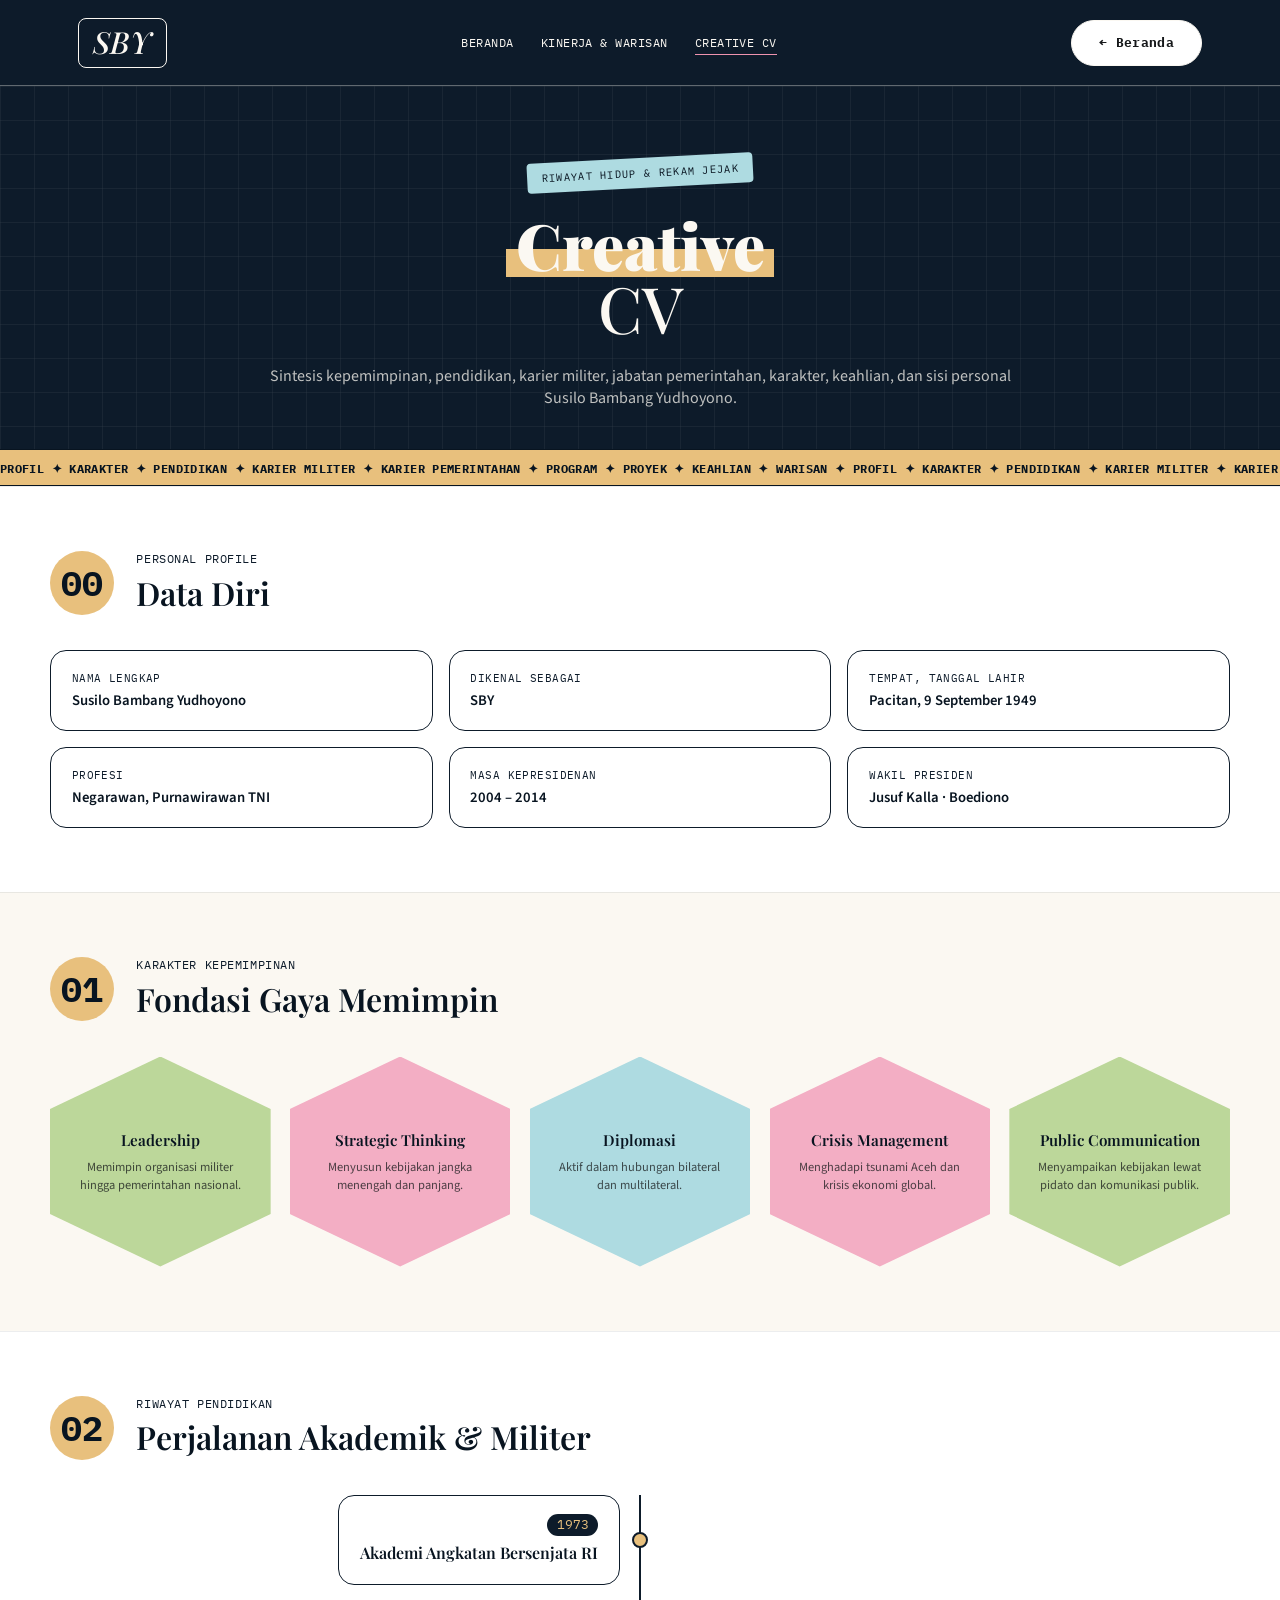
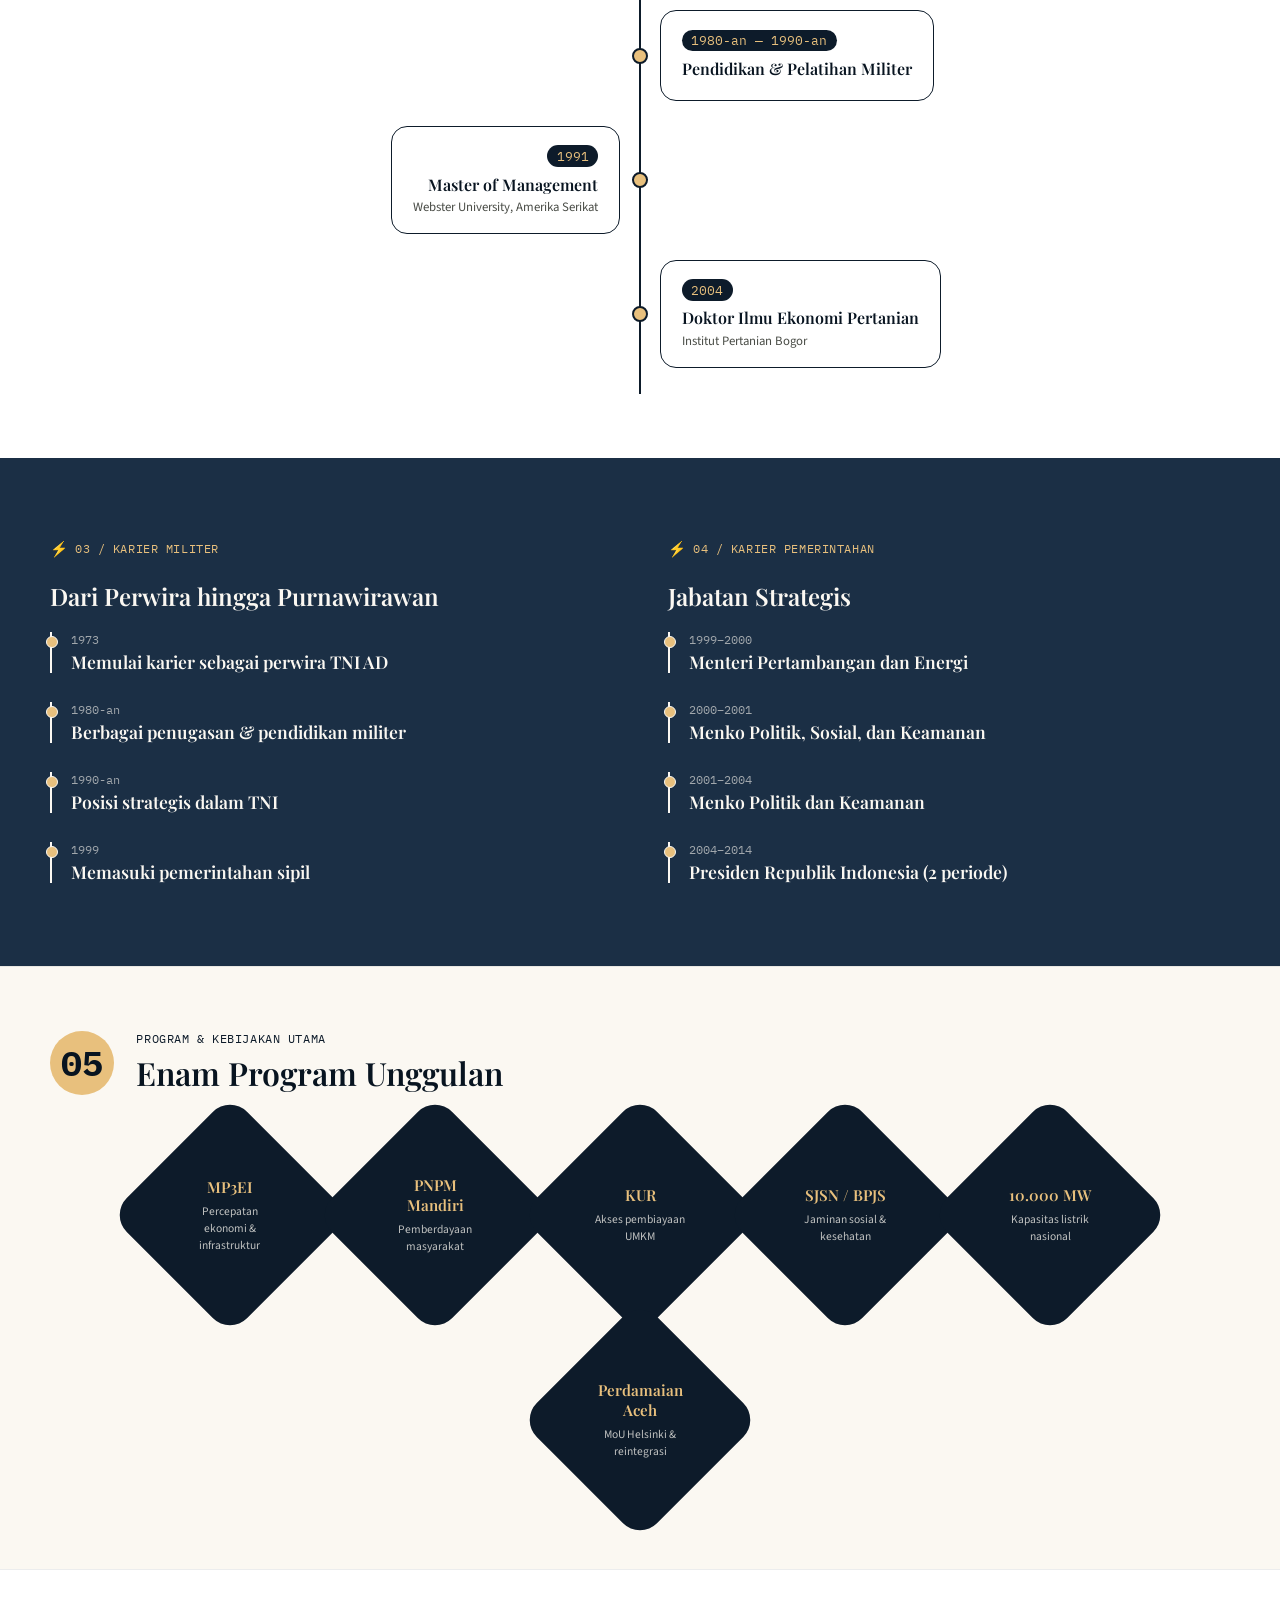
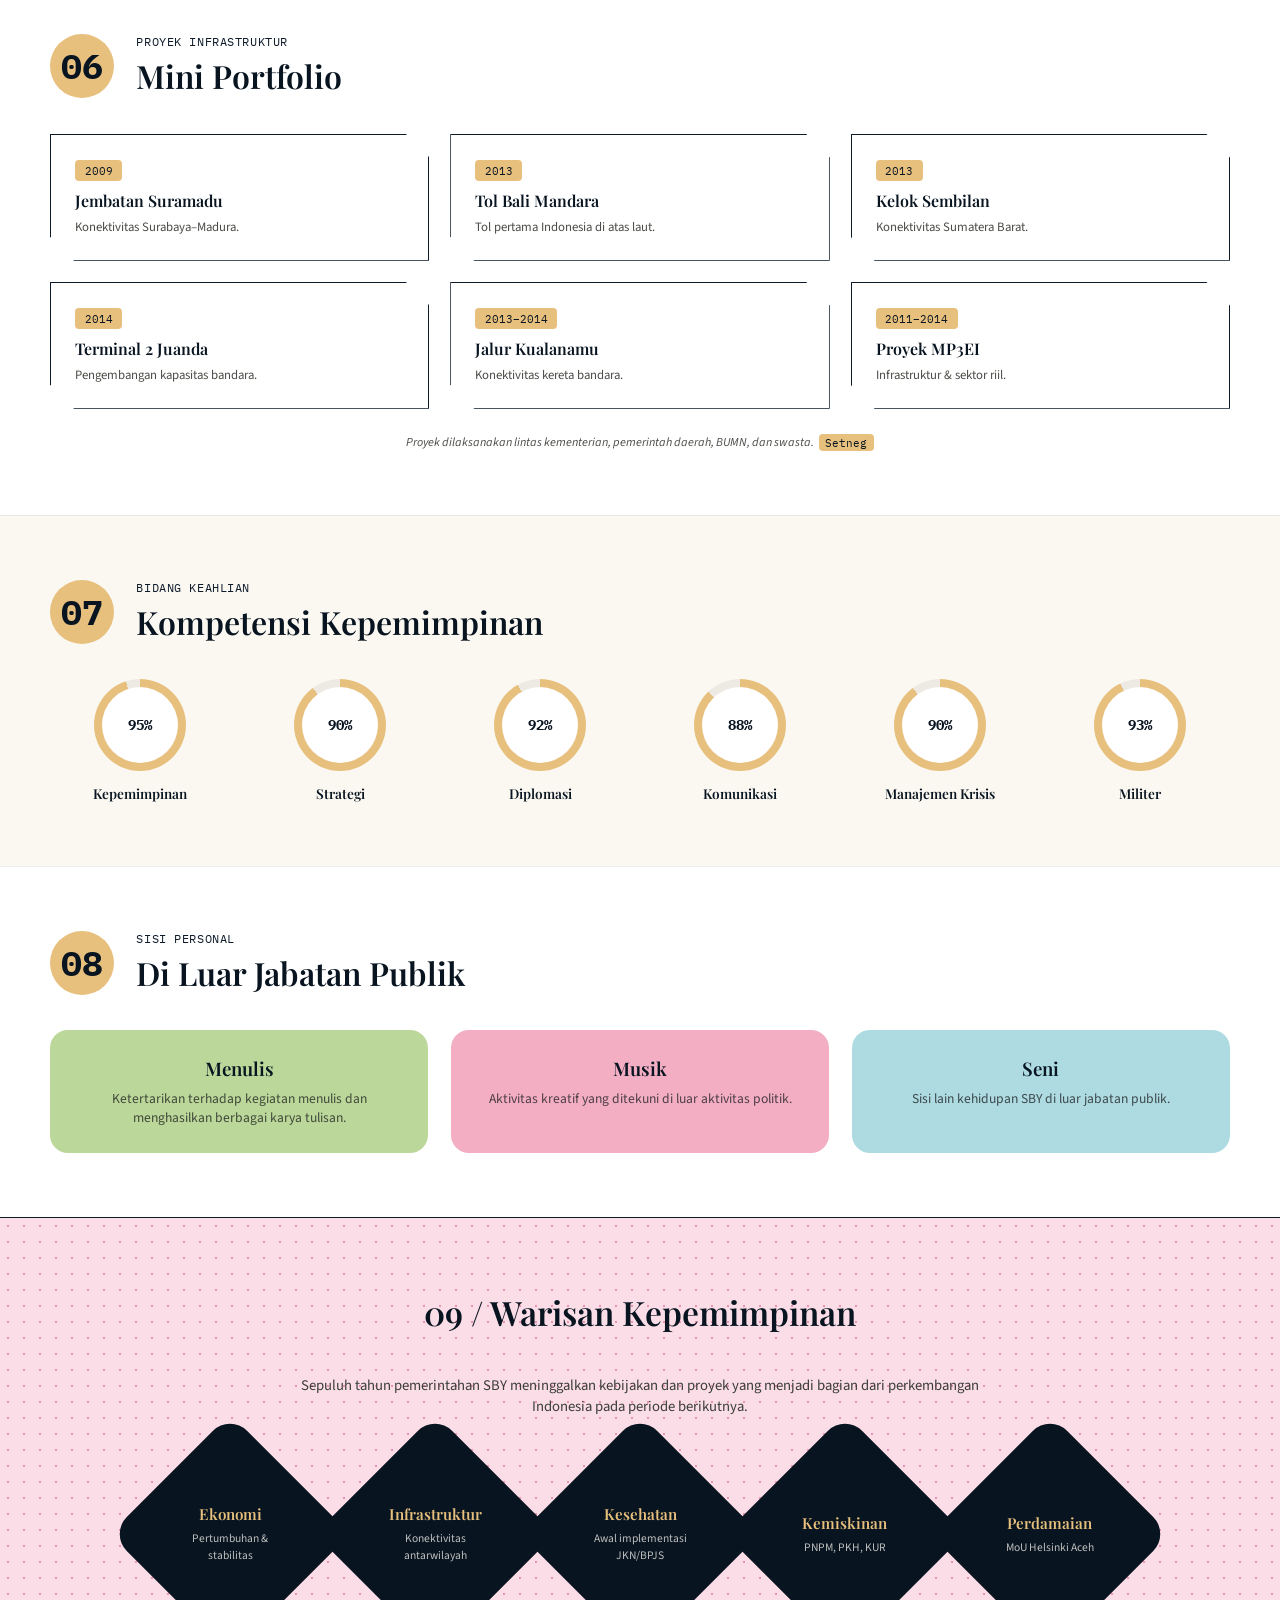
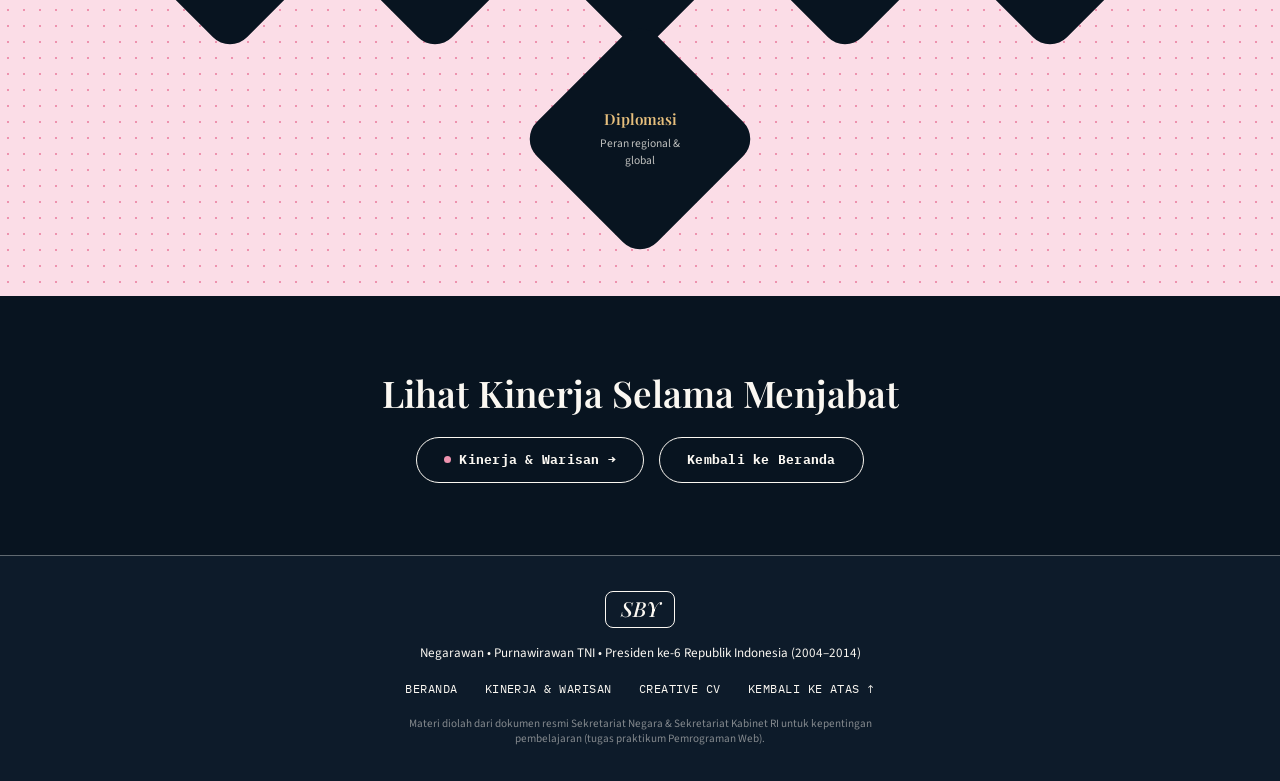
==== commit 40613f94: "update" ====
--- a/cv.html
+++ b/cv.html
@@ -1,154 +1,244 @@
 <!DOCTYPE html>
 <html lang="id">
 <head>
-<meta charset="UTF-8">
-<meta name="viewport" content="width=device-width, initial-scale=1.0">
-<title>Kotoha — CV Kreatif</title>
-<link rel="preconnect" href="https://fonts.googleapis.com">
-<link href="https://fonts.googleapis.com/css2?family=Poppins:wght@500;600&family=Inter:wght@400;500;600&display=swap" rel="stylesheet">
-<link rel="stylesheet" href="style.css">
+<meta charset="UTF-8" />
+<meta name="viewport" content="width=device-width, initial-scale=1.0" />
+<title>Creative CV — Susilo Bambang Yudhoyono</title>
+<link rel="preconnect" href="https://fonts.googleapis.com" />
+<link rel="preconnect" href="https://fonts.gstatic.com" crossorigin />
+<link href="https://fonts.googleapis.com/css2?family=Playfair+Display:ital,wght@0,500;0,600;0,700;0,900;1,500;1,600&family=IBM+Plex+Mono:wght@400;500;700&family=Source+Sans+3:wght@400;500;600;700&display=swap" rel="stylesheet" />
+<link rel="stylesheet" href="style.css" />
 </head>
 <body>
 
-  <div class="cv-shell">
-
-    <aside class="cv-sidebar">
-      <div class="decor-leaf d1"></div>
-
-      <div>
-        <a class="back-link" href="index.html">&larr; Kembali ke Beranda</a>
-
-        <div class="cv-id">
-          <div class="avatar-ring" style="width:100px;height:100px;">
-            <div class="clover" style="width:40px;height:40px;">
-              <span class="leaf" style="width:20px;height:20px;"></span>
-              <span class="leaf" style="width:20px;height:20px;top:10px;left:20px;"></span>
-              <span class="leaf" style="width:20px;height:20px;top:20px;left:10px;"></span>
-              <span class="leaf" style="width:20px;height:20px;top:10px;left:0;"></span>
-            </div>
-          </div>
-          <h1>Kotoha</h1>
-          <p class="role">Vokalis Hakoniwa Lily &middot; AiceClass Artist Division</p>
-        </div>
-      </div>
-
-      <ul class="cv-meta">
-        <li>Ulang tahun: 10 Juni</li>
-        <li>Tinggi: 152 cm</li>
-        <li>Agensi: AiceClass</li>
-        <li>Rekan unit: Hanon</li>
-      </ul>
-    </aside>
-
-    <div class="cv-main">
-
-      <div class="stat-strip">
-        <div class="stat-box"><span class="num">10 Jun</span><span class="label">Ulang Tahun</span></div>
-        <div class="stat-box"><span class="num">152cm</span><span class="label">Tinggi Badan</span></div>
-        <div class="stat-box"><span class="num">2</span><span class="label">Anggota Unit</span></div>
-        <div class="stat-box"><span class="num">4</span><span class="label">Hobi Utama</span></div>
-      </div>
-
-      <section class="cv-block">
-        <div class="block-number">01 / Kepribadian &amp; Latar Belakang</div>
-        <h2>Siapa Kotoha</h2>
-        <p class="about-text">
-          Kotoha adalah vokalis unit vokal wanita "Hakoniwa Lily", dikenal
-          karena suaranya yang jernih dan memikat siapa pun yang
-          mendengarnya. Rasa ingin mencoba banyak hal &mdash; bernyanyi,
-          bermain gim, dan berinteraksi langsung dengan penonton &mdash;
-          membawanya melompat ke dunia virtual sebagai bagian dari divisi
-          artis AiceClass, berkarya berdampingan dengan Hanon.
-        </p>
-      </section>
-
-      <section class="cv-block">
-        <div class="block-number">02 / Rekam Jejak Siaran</div>
-        <h2>Perjalanan Sejauh Ini</h2>
-        <p style="font-size:0.85rem; color:var(--ink-soft); font-style:italic; margin:-14px 0 24px;">
-          Tanggal &amp; judul di bawah ini contoh placeholder &mdash; ganti dengan milestone asli.
-        </p>
-        <div class="timeline">
-          <div class="timeline-item">
-            <div class="when">Maret 2025</div>
-            <h3>Siaran Debut</h3>
-            <div class="place">Kanal Pribadi</div>
-            <ul>
-              <li>Memperkenalkan lore Ladang Klover kepada penonton pertama</li>
-            </ul>
-            <div class="tag-row"><span>Debut</span><span>Ngobrol Santai</span></div>
-          </div>
-
-          <div class="timeline-item">
-            <div class="when">Juli 2025</div>
-            <h3>Rilis Lagu Original Pertama</h3>
-            <div class="place">"Empat Daun, Satu Harapan"</div>
-            <ul>
-              <li>Menembus 50rb penayangan dalam minggu pertama</li>
-            </ul>
-            <div class="tag-row"><span>Musik</span><span>Original Song</span></div>
-          </div>
-
-          <div class="timeline-item">
-            <div class="when">November 2025</div>
-            <h3>Kolaborasi Hutan Kecil</h3>
-            <div class="place">Bersama 3 VTuber indie lainnya</div>
-            <ul>
-              <li>Siaran gabungan bertema festival musim gugur</li>
-            </ul>
-            <div class="tag-row"><span>Kolaborasi</span><span>Variety</span></div>
-          </div>
-
-          <div class="timeline-item">
-            <div class="when">Maret 2026</div>
-            <h3>Perayaan Satu Tahun Debut</h3>
-            <div class="place">Siaran Spesial 12 Jam</div>
-            <ul>
-              <li>Mengumumkan model Live2D baru dan lagu kedua</li>
-            </ul>
-            <div class="tag-row"><span>Milestone</span><span>Live2D Update</span></div>
-          </div>
-        </div>
-      </section>
-
-      <section class="cv-block">
-        <div class="block-number">03 / Latar Pelatihan</div>
-        <h2>Bagaimana Ia Belajar</h2>
-        <div class="timeline">
-          <div class="timeline-item">
-            <div class="when">2023 &ndash; 2024</div>
-            <h3>Kelas Vokal &amp; Olah Suara</h3>
-            <div class="place">Studio daring, bersama pelatih vokal indie</div>
-          </div>
-          <div class="timeline-item">
-            <div class="when">2024</div>
-            <h3>Workshop Produksi Siaran</h3>
-            <div class="place">Program mentor untuk VTuber pemula</div>
-          </div>
-        </div>
-      </section>
-
-      <section class="cv-block">
-        <div class="block-number">04 / Kemampuan</div>
-        <h2>Yang Ia Kuasai</h2>
-        <div class="skills-grid">
-          <div class="skill-box">
-            <h4>Pertunjukan</h4>
-            <div class="tag-row"><span>Menyanyi</span><span>Siaran Santai</span><span>Storytelling</span></div>
-          </div>
-          <div class="skill-box">
-            <h4>Konten</h4>
-            <div class="tag-row"><span>Variety Games</span><span>Kolaborasi</span><span>Interaksi Chat</span></div>
-          </div>
-          <div class="skill-box">
-            <h4>Produksi</h4>
-            <div class="tag-row"><span>OBS Studio</span><span>Live2D</span><span>Edit Ringan</span></div>
-          </div>
-        </div>
-      </section>
-
+  <header class="site-header" id="top">
+    <div class="nav">
+      <a href="index.html" class="logo">SBY</a>
+      <input type="checkbox" id="nav-toggle" class="nav__toggle-input" />
+      <label for="nav-toggle" class="nav__toggle" aria-label="Buka menu"><span></span><span></span><span></span></label>
+      <nav class="nav__links">
+        <a href="index.html">Beranda</a>
+        <a href="kinerja-warisan.html">Kinerja &amp; Warisan</a>
+        <a href="creative-cv.html" class="is-active">Creative CV</a>
+      </nav>
+      <div class="nav__actions"><a href="index.html" class="btn btn--lg">← Beranda</a></div>
+    </div>
+  </header>
+
+  <!-- HERO (sama gaya page 2) -->
+  <section class="hero" style="padding-bottom:2.5rem;">
+    <div class="hero__grid" aria-hidden="true"></div>
+    <div class="hero__inner">
+      <span class="hero__tag--left">Riwayat Hidup &amp; Rekam Jejak</span>
+      <h1 class="hero__title">
+        <span class="hero__line hero__line--marked">Creative</span>
+        <span class="hero__line hero__line--script">CV</span>
+      </h1>
+      <p>Sintesis kepemimpinan, pendidikan, karier militer, jabatan pemerintahan, karakter, keahlian, dan sisi personal Susilo Bambang Yudhoyono.</p>
+    </div>
+  </section>
+
+  <div class="marquee">
+    <div class="marquee__track">
+      <span>PROFIL ✦ KARAKTER ✦ PENDIDIKAN ✦ KARIER MILITER ✦ KARIER PEMERINTAHAN ✦ PROGRAM ✦ PROYEK ✦ KEAHLIAN ✦ WARISAN ✦&nbsp;</span>
+      <span aria-hidden="true">PROFIL ✦ KARAKTER ✦ PENDIDIKAN ✦ KARIER MILITER ✦ KARIER PEMERINTAHAN ✦ PROGRAM ✦ PROYEK ✦ KEAHLIAN ✦ WARISAN ✦&nbsp;</span>
     </div>
   </div>
+
+  <main>
+
+    <!-- 00 PERSONAL PROFILE (kartu kecil, bukan grid polos seperti page 2) -->
+    <section class="num-section num-section--soft" id="profile">
+      <div class="num-section__inner">
+        <div class="num-section__head">
+          <span class="num-section__number num-section__number--circle">00</span>
+          <div><p class="num-section__kicker">Personal Profile</p><h2>Data Diri</h2></div>
+        </div>
+        <div class="profile-card-grid">
+          <div class="profile-card"><dt>Nama Lengkap</dt><dd>Susilo Bambang Yudhoyono</dd></div>
+          <div class="profile-card"><dt>Dikenal Sebagai</dt><dd>SBY</dd></div>
+          <div class="profile-card"><dt>Tempat, Tanggal Lahir</dt><dd>Pacitan, 9 September 1949</dd></div>
+          <div class="profile-card"><dt>Profesi</dt><dd>Negarawan, Purnawirawan TNI</dd></div>
+          <div class="profile-card"><dt>Masa Kepresidenan</dt><dd>2004 – 2014</dd></div>
+          <div class="profile-card"><dt>Wakil Presiden</dt><dd>Jusuf Kalla · Boediono</dd></div>
+        </div>
+      </div>
+    </section>
+
+    <!-- 01 KARAKTER KEPEMIMPINAN (hexagon, bukan kotak seperti page 2) -->
+    <section class="num-section" id="karakter">
+      <div class="num-section__inner">
+        <div class="num-section__head">
+          <span class="num-section__number num-section__number--circle">01</span>
+          <div><p class="num-section__kicker">Karakter Kepemimpinan</p><h2>Fondasi Gaya Memimpin</h2></div>
+        </div>
+        <div class="hex-grid">
+          <div class="hex-card"><h3>Leadership</h3><p>Memimpin organisasi militer hingga pemerintahan nasional.</p></div>
+          <div class="hex-card"><h3>Strategic Thinking</h3><p>Menyusun kebijakan jangka menengah dan panjang.</p></div>
+          <div class="hex-card"><h3>Diplomasi</h3><p>Aktif dalam hubungan bilateral dan multilateral.</p></div>
+          <div class="hex-card"><h3>Crisis Management</h3><p>Menghadapi tsunami Aceh dan krisis ekonomi global.</p></div>
+          <div class="hex-card"><h3>Public Communication</h3><p>Menyampaikan kebijakan lewat pidato dan komunikasi publik.</p></div>
+        </div>
+      </div>
+    </section>
+
+    <!-- 02 RIWAYAT PENDIDIKAN (zigzag timeline, bukan vertical-line seperti page 2) -->
+    <section class="num-section num-section--soft" id="pendidikan">
+      <div class="num-section__inner">
+        <div class="num-section__head">
+          <span class="num-section__number num-section__number--circle">02</span>
+          <div><p class="num-section__kicker">Riwayat Pendidikan</p><h2>Perjalanan Akademik &amp; Militer</h2></div>
+        </div>
+        <div class="zigzag">
+          <div class="zigzag-row">
+            <div class="zigzag-row__card zigzag-row__card--left"><p class="zigzag-row__period">1973</p><h3>Akademi Angkatan Bersenjata RI</h3></div>
+            <div class="zigzag-row__dot"></div><div></div>
+          </div>
+          <div class="zigzag-row">
+            <div></div><div class="zigzag-row__dot"></div>
+            <div class="zigzag-row__card zigzag-row__card--right"><p class="zigzag-row__period">1980-an — 1990-an</p><h3>Pendidikan &amp; Pelatihan Militer</h3></div>
+          </div>
+          <div class="zigzag-row">
+            <div class="zigzag-row__card zigzag-row__card--left"><p class="zigzag-row__period">1991</p><h3>Master of Management</h3><p>Webster University, Amerika Serikat</p></div>
+            <div class="zigzag-row__dot"></div><div></div>
+          </div>
+          <div class="zigzag-row">
+            <div></div><div class="zigzag-row__dot"></div>
+            <div class="zigzag-row__card zigzag-row__card--right"><p class="zigzag-row__period">2004</p><h3>Doktor Ilmu Ekonomi Pertanian</h3><p>Institut Pertanian Bogor</p></div>
+          </div>
+        </div>
+      </div>
+    </section>
+
+    <!-- 03 & 04 KARIER MILITER / PEMERINTAHAN (zigzag juga tapi dua kolom terpisah via membership) -->
+    <section class="membership" id="karier">
+      <div class="membership__inner" style="align-items:flex-start;">
+        <div style="flex:1 1 380px;">
+          <p class="eyebrow" style="color:var(--gold);"><span class="eyebrow__bolt">⚡</span> 03 / Karier Militer</p>
+          <h2 class="membership__title" style="font-size:1.5rem; margin-bottom:1.3rem;">Dari Perwira hingga Purnawirawan</h2>
+          <div class="timeline-entry timeline-entry--onnavy"><p class="timeline-entry__period">1973</p><h3 class="timeline-entry__title">Memulai karier sebagai perwira TNI AD</h3></div>
+          <div class="timeline-entry timeline-entry--onnavy"><p class="timeline-entry__period">1980-an</p><h3 class="timeline-entry__title">Berbagai penugasan &amp; pendidikan militer</h3></div>
+          <div class="timeline-entry timeline-entry--onnavy"><p class="timeline-entry__period">1990-an</p><h3 class="timeline-entry__title">Posisi strategis dalam TNI</h3></div>
+          <div class="timeline-entry timeline-entry--onnavy"><p class="timeline-entry__period">1999</p><h3 class="timeline-entry__title">Memasuki pemerintahan sipil</h3></div>
+        </div>
+        <div style="flex:1 1 380px;">
+          <p class="eyebrow" style="color:var(--gold);"><span class="eyebrow__bolt">⚡</span> 04 / Karier Pemerintahan</p>
+          <h2 class="membership__title" style="font-size:1.5rem; margin-bottom:1.3rem;">Jabatan Strategis</h2>
+          <div class="timeline-entry timeline-entry--onnavy"><p class="timeline-entry__period">1999–2000</p><h3 class="timeline-entry__title">Menteri Pertambangan dan Energi</h3></div>
+          <div class="timeline-entry timeline-entry--onnavy"><p class="timeline-entry__period">2000–2001</p><h3 class="timeline-entry__title">Menko Politik, Sosial, dan Keamanan</h3></div>
+          <div class="timeline-entry timeline-entry--onnavy"><p class="timeline-entry__period">2001–2004</p><h3 class="timeline-entry__title">Menko Politik dan Keamanan</h3></div>
+          <div class="timeline-entry timeline-entry--onnavy"><p class="timeline-entry__period">2004–2014</p><h3 class="timeline-entry__title">Presiden Republik Indonesia (2 periode)</h3></div>
+        </div>
+      </div>
+    </section>
+
+    <!-- 05 PROGRAM & KEBIJAKAN (diamond cards, bukan skill-chip biasa) -->
+    <section class="num-section" id="program">
+      <div class="num-section__inner">
+        <div class="num-section__head">
+          <span class="num-section__number num-section__number--circle">05</span>
+          <div><p class="num-section__kicker">Program &amp; Kebijakan Utama</p><h2>Enam Program Unggulan</h2></div>
+        </div>
+        <div class="diamond-grid">
+          <div class="diamond-card"><div class="diamond-card__inner"><h3>MP3EI</h3><p>Percepatan ekonomi &amp; infrastruktur</p></div></div>
+          <div class="diamond-card"><div class="diamond-card__inner"><h3>PNPM Mandiri</h3><p>Pemberdayaan masyarakat</p></div></div>
+          <div class="diamond-card"><div class="diamond-card__inner"><h3>KUR</h3><p>Akses pembiayaan UMKM</p></div></div>
+          <div class="diamond-card"><div class="diamond-card__inner"><h3>SJSN / BPJS</h3><p>Jaminan sosial &amp; kesehatan</p></div></div>
+          <div class="diamond-card"><div class="diamond-card__inner"><h3>10.000 MW</h3><p>Kapasitas listrik nasional</p></div></div>
+          <div class="diamond-card"><div class="diamond-card__inner"><h3>Perdamaian Aceh</h3><p>MoU Helsinki &amp; reintegrasi</p></div></div>
+        </div>
+      </div>
+    </section>
+
+    <!-- 06 PROYEK INFRASTRUKTUR (cut-card diagonal, bukan rounded seperti page 2) -->
+    <section class="num-section num-section--soft" id="proyek">
+      <div class="num-section__inner">
+        <div class="num-section__head">
+          <span class="num-section__number num-section__number--circle">06</span>
+          <div><p class="num-section__kicker">Proyek Infrastruktur</p><h2>Mini Portfolio</h2></div>
+        </div>
+        <div class="cut-card-grid">
+          <div class="cut-card"><span class="cut-card__tag">2009</span><h3>Jembatan Suramadu</h3><p>Konektivitas Surabaya–Madura.</p></div>
+          <div class="cut-card"><span class="cut-card__tag">2013</span><h3>Tol Bali Mandara</h3><p>Tol pertama Indonesia di atas laut.</p></div>
+          <div class="cut-card"><span class="cut-card__tag">2013</span><h3>Kelok Sembilan</h3><p>Konektivitas Sumatera Barat.</p></div>
+          <div class="cut-card"><span class="cut-card__tag">2014</span><h3>Terminal 2 Juanda</h3><p>Pengembangan kapasitas bandara.</p></div>
+          <div class="cut-card"><span class="cut-card__tag">2013–2014</span><h3>Jalur Kualanamu</h3><p>Konektivitas kereta bandara.</p></div>
+          <div class="cut-card"><span class="cut-card__tag">2011–2014</span><h3>Proyek MP3EI</h3><p>Infrastruktur &amp; sektor riil.</p></div>
+        </div>
+        <p class="source-note" style="text-align:center; margin-top:1.6rem;">Proyek dilaksanakan lintas kementerian, pemerintah daerah, BUMN, dan swasta.<span class="source-tag">Setneg</span></p>
+      </div>
+    </section>
+
+    <!-- 07 BIDANG KEAHLIAN (meter lingkaran, bukan bintang seperti sebelumnya) -->
+    <section class="num-section" id="keahlian">
+      <div class="num-section__inner">
+        <div class="num-section__head">
+          <span class="num-section__number num-section__number--circle">07</span>
+          <div><p class="num-section__kicker">Bidang Keahlian</p><h2>Kompetensi Kepemimpinan</h2></div>
+        </div>
+        <div class="meter-grid">
+          <div class="meter-card"><div class="meter-ring" style="--pct:95%"><span>95%</span></div><h3>Kepemimpinan</h3></div>
+          <div class="meter-card"><div class="meter-ring" style="--pct:90%"><span>90%</span></div><h3>Strategi</h3></div>
+          <div class="meter-card"><div class="meter-ring" style="--pct:92%"><span>92%</span></div><h3>Diplomasi</h3></div>
+          <div class="meter-card"><div class="meter-ring" style="--pct:88%"><span>88%</span></div><h3>Komunikasi</h3></div>
+          <div class="meter-card"><div class="meter-ring" style="--pct:90%"><span>90%</span></div><h3>Manajemen Krisis</h3></div>
+          <div class="meter-card"><div class="meter-ring" style="--pct:93%"><span>93%</span></div><h3>Militer</h3></div>
+        </div>
+      </div>
+    </section>
+
+    <!-- 08 SISI PERSONAL (tetap grid warna seperti sebelumnya, konsisten dengan gagasan besar di page 1) -->
+    <section class="num-section num-section--soft" id="personal">
+      <div class="num-section__inner">
+        <div class="num-section__head">
+          <span class="num-section__number num-section__number--circle">08</span>
+          <div><p class="num-section__kicker">Sisi Personal</p><h2>Di Luar Jabatan Publik</h2></div>
+        </div>
+        <div class="personal-grid">
+          <div class="personal-card"><h3>Menulis</h3><p>Ketertarikan terhadap kegiatan menulis dan menghasilkan berbagai karya tulisan.</p></div>
+          <div class="personal-card"><h3>Musik</h3><p>Aktivitas kreatif yang ditekuni di luar aktivitas politik.</p></div>
+          <div class="personal-card"><h3>Seni</h3><p>Sisi lain kehidupan SBY di luar jabatan publik.</p></div>
+        </div>
+      </div>
+    </section>
+
+    <!-- 09 WARISAN KEPEMIMPINAN (diamond juga tapi warna beda, konsisten dgn recap page 2 secara makna) -->
+    <section class="members" id="warisan">
+      <h2 class="members__title">09 / Warisan Kepemimpinan</h2>
+      <p style="text-align:center; max-width:700px; margin:0 auto 2rem; font-size:0.92rem; color:var(--ink-oncream);">Sepuluh tahun pemerintahan SBY meninggalkan kebijakan dan proyek yang menjadi bagian dari perkembangan Indonesia pada periode berikutnya.</p>
+      <div class="diamond-grid">
+        <div class="diamond-card" style="background:var(--navy-deep);"><div class="diamond-card__inner"><h3>Ekonomi</h3><p>Pertumbuhan &amp; stabilitas</p></div></div>
+        <div class="diamond-card" style="background:var(--navy-deep);"><div class="diamond-card__inner"><h3>Infrastruktur</h3><p>Konektivitas antarwilayah</p></div></div>
+        <div class="diamond-card" style="background:var(--navy-deep);"><div class="diamond-card__inner"><h3>Kesehatan</h3><p>Awal implementasi JKN/BPJS</p></div></div>
+        <div class="diamond-card" style="background:var(--navy-deep);"><div class="diamond-card__inner"><h3>Kemiskinan</h3><p>PNPM, PKH, KUR</p></div></div>
+        <div class="diamond-card" style="background:var(--navy-deep);"><div class="diamond-card__inner"><h3>Perdamaian</h3><p>MoU Helsinki Aceh</p></div></div>
+        <div class="diamond-card" style="background:var(--navy-deep);"><div class="diamond-card__inner"><h3>Diplomasi</h3><p>Peran regional &amp; global</p></div></div>
+      </div>
+    </section>
+
+    <section class="cta-footer">
+      <h2>Lihat Kinerja Selama Menjabat</h2>
+      <div class="cta-footer__actions">
+        <a href="kinerja-warisan.html" class="btn btn--lg btn--outline-cream"><span class="btn__dot"></span>Kinerja &amp; Warisan →</a>
+        <a href="index.html" class="btn btn--lg btn--outline-cream">Kembali ke Beranda</a>
+      </div>
+    </section>
+
+  </main>
+
+  <footer class="site-header" style="border-top:1.4px solid var(--line-onnavy); border-bottom:none;">
+    <div class="nav" style="flex-direction:column; text-align:center; gap:1rem; padding:2.2rem 1.75rem;">
+      <p class="logo" style="font-size:1.3rem;">SBY</p>
+      <p style="font-size:0.82rem; color:var(--cream);">Negarawan • Purnawirawan TNI • Presiden ke-6 Republik Indonesia (2004–2014)</p>
+      <nav class="nav__links" style="flex-direction:row; text-transform:uppercase;">
+        <a href="index.html">Beranda</a>
+        <a href="kinerja-warisan.html">Kinerja &amp; Warisan</a>
+        <a href="creative-cv.html">Creative CV</a>
+        <a href="#top">Kembali ke atas ↑</a>
+      </nav>
+      <p style="font-size:0.7rem; color:rgba(251,248,242,0.5); max-width:520px;">Materi diolah dari dokumen resmi Sekretariat Negara &amp; Sekretariat Kabinet RI untuk kepentingan pembelajaran (tugas praktikum Pemrograman Web).</p>
+    </div>
+  </footer>
 
 </body>
 </html>
--- a/style.css
+++ b/style.css
@@ -1,809 +1,486 @@
 
-:root{
-  --ink: #142016;
-  --forest: #1c2b1e;
-  --forest-2: #24361f;
-  --paper: #f5f7f1;
-  --card: #ffffff;
-  --moss: #4a7c59;
-  --mint: #8fd19e;
-  --gold: #c9a227;
-  --bloom: #ff6f9c;
-  --ink-soft: #5b6b5c;
-  --line: #dde3d7;
-  --radius-lg: 22px;
-  --radius-sm: 12px;
-  --shadow: 0 1px 2px rgba(20,32,22,0.07), 0 16px 34px rgba(20,32,22,0.10);
-  --font-display: "Poppins", "Segoe UI", sans-serif;
-  --font-body: "Inter", -apple-system, BlinkMacSystemFont, sans-serif;
-}
-
-*{ box-sizing: border-box; }
-html{ scroll-behavior: smooth; }
-
-@keyframes floatY{
-  0%, 100%{ transform: translateY(0); }
-  50%{ transform: translateY(-10px); }
-}
-
-@keyframes fadeInUp{
-  from{ opacity: 0; transform: translateY(16px); }
-  to{ opacity: 1; transform: translateY(0); }
-}
-
-@keyframes softPulse{
-  0%, 100%{ box-shadow: 0 0 0 0 rgba(74,124,89,0.35); }
-  50%{ box-shadow: 0 0 0 8px rgba(74,124,89,0); }
-}
-
-@keyframes leafSpin{
-  from{ transform: rotate(0deg); }
-  to{ transform: rotate(360deg); }
-}
-
-body{
-  margin:0;
-  background: var(--paper);
+:root {
+  --navy: #0d1b2a;
+  --navy-deep: #081420;
+  --navy-soft: #1b2f45;
+  --cream: #fbf8f2;
+  --white: #ffffff;
+  --ink: #16181a;
+  --ink-soft: #4a4d47;
+  --ink-oncream: #3a3d38;
+
+  --pink: #f3aec4;
+  --pink-deep: #ee93af;
+  --pink-pale: #fbdde7;
+  --lime: #c8e24e;
+  --sage: #bcd79a;
+  --sage-deep: #a8c882;
+  --blue-chip: #aedbe1;
+  --gold: #e8c07d;
+
+  --line: #16181a;
+  --line-onnavy: rgba(251, 248, 242, 0.35);
+  --ph-bg: #eceae2;
+  --ph-border: #b9b6a9;
+  --ph-icon: #9d9a8c;
+  --ph-bg-onnavy: #16283c;
+  --ph-border-onnavy: rgba(251, 248, 242, 0.3);
+  --ph-icon-onnavy: rgba(251, 248, 242, 0.6);
+
+  --font-script: "Playfair Display", "Georgia", serif;
+  --font-mono: "IBM Plex Mono", monospace;
+  --font-body: "Source Sans 3", "Segoe UI", sans-serif;
+
+  --max: 1180px;
+  --radius-card: 22px;
+  --radius-pill: 999px;
+}
+
+* { box-sizing: border-box; }
+html { scroll-behavior: smooth; }
+body {
+  margin: 0;
+  background: var(--navy);
+  font-family: var(--font-body);
   color: var(--ink);
-  font-family: var(--font-body);
   -webkit-font-smoothing: antialiased;
 }
-
-a{ color:inherit; text-decoration:none; }
-img{ max-width:100%; display:block; }
-
-.wrap{
-  max-width: 1120px;
-  margin: 0 auto;
-  padding: 0 32px;
-}
-
-.texture{
-  background-image: radial-gradient(var(--line) 1px, transparent 1px);
-  background-size: 22px 22px;
-}
-
-header.site-header{
-  position: sticky;
-  top: 0;
-  z-index: 50;
-  background: rgba(245,247,241,0.9);
-  backdrop-filter: blur(8px);
-  border-bottom: 1px solid var(--line);
-}
-
-nav.main-nav{
-  display:flex;
-  align-items:center;
-  justify-content: space-between;
-  padding: 16px 0;
-}
-
-.logo{
-  display:flex;
-  align-items:center;
-  gap:8px;
-  font-family: var(--font-display);
-  font-weight:600;
-  font-size: 1.1rem;
-}
-
-.logo .mark{
+h1, h2, h3 { font-family: var(--font-script); margin: 0; font-weight: 600; }
+p { margin: 0; color: var(--ink-soft); }
+a { color: inherit; text-decoration: none; }
+button { font: inherit; background: none; border: none; cursor: pointer; color: inherit; }
+ul { margin: 0; padding: 0; list-style: none; }
+
+a:focus-visible, button:focus-visible {
+  outline: 2px solid var(--gold);
+  outline-offset: 2px;
+}
+
+.ph-box {
+  background: var(--ph-bg);
+  border: 1.5px dashed var(--ph-border);
+  border-radius: var(--radius-card);
+  display: flex;
+  align-items: center;
+  justify-content: center;
+  color: var(--ph-icon);
   position: relative;
-  width: 22px;
-  height: 22px;
-  flex-shrink:0;
-}
-
-.logo .mark .leaf{
-  position:absolute;
-  width: 11px;
-  height: 11px;
-  background: var(--moss);
-  border-radius: 60% 60% 60% 0;
-}
-.logo .mark .leaf:nth-child(1){ top:0; left:5px; transform: rotate(45deg); }
-.logo .mark .leaf:nth-child(2){ top:5px; left:11px; transform: rotate(135deg); background: var(--mint); }
-.logo .mark .leaf:nth-child(3){ top:11px; left:5px; transform: rotate(225deg); }
-.logo .mark .leaf:nth-child(4){ top:5px; left:-1px; transform: rotate(-45deg); background: var(--mint); }
-
-.nav-links{
-  list-style:none;
-  display:flex;
-  gap:26px;
-  margin:0; padding:0;
-  font-size: 0.9rem;
-  font-weight: 500;
-}
-
-.nav-links a{
+  overflow: hidden;
+}
+.ph-box__icon { opacity: 0.8; font-size: 0.85rem; text-align: center; padding: 0 1rem; }
+.ph-box--photo { width: 100%; min-height: 420px; border-radius: 26px; }
+.ph-box--avatar { width: 72px; height: 72px; border-radius: 50%; margin: 0 auto 1rem; }
+.ph-box__dot { position: absolute; border-radius: 50%; background: rgba(255,255,255,0.55); }
+.ph-box__dot--a { width: 26px; height: 26px; top: 42%; left: 44%; }
+.ph-box__dot--b { width: 16px; height: 16px; top: 55%; left: 54%; }
+
+.hero .ph-box, .membership .ph-box, .section--dark .ph-box {
+  background: var(--ph-bg-onnavy);
+  border-color: var(--ph-border-onnavy);
+  color: var(--ph-icon-onnavy);
+}
+
+.btn {
+  display: inline-flex; align-items: center; gap: 0.5rem;
+  padding: 0.65rem 1.4rem; border: 1.4px solid var(--ink);
+  border-radius: var(--radius-pill); font-family: var(--font-mono);
+  font-size: 0.78rem; font-weight: 700; letter-spacing: 0.02em;
+  background: var(--white); color: var(--ink);
+  transition: transform 0.18s ease, box-shadow 0.18s ease;
+}
+.btn:hover { transform: translateY(-2px); box-shadow: 3px 4px 0 var(--gold); }
+.btn__dot { width: 7px; height: 7px; border-radius: 50%; background: var(--pink-deep); flex-shrink: 0; }
+.btn--lg { padding: 0.85rem 1.7rem; font-size: 0.82rem; }
+.btn--outline-cream { border-color: var(--cream); background: transparent; color: var(--cream); }
+
+.hero .btn, .membership .btn, .site-header .btn, .section--dark .btn { border-color: var(--cream); }
+
+.icon-btn {
+  width: 38px; height: 38px; border-radius: 50%; display: inline-flex;
+  align-items: center; justify-content: center; border: 1.4px solid var(--cream);
+  color: var(--cream); transition: background 0.18s ease, color 0.18s ease;
+}
+.icon-btn:hover { background: var(--cream); color: var(--navy); }
+
+.announce-bar {
+  text-align: center; font-family: var(--font-mono); font-size: 0.72rem;
+  letter-spacing: 0.06em; padding: 0.55rem 1rem;
+  background: var(--gold); color: var(--navy-deep);
+  border-bottom: 1.4px dashed var(--navy-deep);
+}
+
+.site-header { background: var(--navy); border-bottom: 1.4px solid var(--line-onnavy); color: var(--cream); }
+.nav {
+  max-width: var(--max); margin: 0 auto; padding: 1.1rem 1.75rem;
+  display: flex; align-items: center; justify-content: space-between;
+  gap: 1.5rem; flex-wrap: wrap;
+}
+.logo {
+  font-family: var(--font-script); font-style: italic; font-weight: 500;
+  font-size: 1.9rem; color: var(--cream); border: 1.4px solid var(--cream);
+  border-radius: 8px; padding: 0.15rem 0.9rem 0.3rem;
+}
+.nav__links {
+  display: flex; gap: 1.7rem; font-family: var(--font-mono); font-size: 0.72rem;
+  letter-spacing: 0.04em; text-transform: uppercase; color: var(--cream);
+}
+.nav__links a { position: relative; padding: 0.2rem 0; }
+.nav__links a::after {
+  content: ""; position: absolute; left: 0; bottom: -2px; height: 1.4px; width: 0;
+  background: var(--gold); transition: width 0.2s ease;
+}
+.nav__links a:hover::after { width: 100%; }
+.nav__links a.is-active::after { width: 100%; background: var(--pink-deep); }
+.nav__actions { display: flex; align-items: center; gap: 0.8rem; }
+.nav__toggle-input { display: none; }
+.nav__toggle { display: none; flex-direction: column; gap: 5px; cursor: pointer; padding: 6px; }
+.nav__toggle span { width: 22px; height: 2px; background: var(--cream); display: block; }
+
+.hero { position: relative; background: var(--navy); overflow: hidden; padding: 4.5rem 1.5rem 3rem; text-align: center; color: var(--cream); }
+.hero p { color: rgba(251,248,242,0.75); }
+.hero__grid { position: absolute; inset: 0; background-image: linear-gradient(var(--line-onnavy) 1px, transparent 1px), linear-gradient(90deg, var(--line-onnavy) 1px, transparent 1px); background-size: 34px 34px; opacity: 0.15; pointer-events: none; }
+.hero__deco { position: absolute; font-size: 2.2rem; filter: drop-shadow(2px 2px 0 rgba(0,0,0,0.25)); }
+.hero__deco--cherry { top: 12%; left: 41%; transform: rotate(-8deg); }
+.hero__deco--bubble { top: 15%; right: 22%; }
+.hero__deco--disco { bottom: 6%; left: 22%; font-size: 2.6rem; }
+.hero__inner { position: relative; max-width: 780px; margin: 0 auto; }
+.hero__title { line-height: 0.98; margin-bottom: 1.6rem; color: var(--cream); }
+.hero__line { display: block; font-size: clamp(2rem, 6.5vw, 4rem); }
+.hero__line--marked { font-weight: 900; color: var(--cream); background: linear-gradient(transparent 55%, var(--gold) 55%); display: inline-block; padding: 0 0.15em; }
+.hero__line--script { font-style: italic; font-weight: 400; color: var(--cream); }
+.hero__line--script { font-style: normal; font-weight: 500;}
+.hero__tag--left { display: inline-block; background: var(--blue-chip); color: var(--navy-deep); font-family: var(--font-mono); font-size: 0.66rem; letter-spacing: 0.03em; text-transform: uppercase; padding: 0.5rem 0.9rem; border-radius: 4px; transform: rotate(-3deg); margin-bottom: 1.6rem; }
+
+.marquee { background: var(--gold); border-top: 1.4px solid var(--navy-deep); border-bottom: 1.4px solid var(--navy-deep); overflow: hidden; padding: 0.6rem 0; }
+.marquee__track { display: flex; white-space: nowrap; width: max-content; font-family: var(--font-mono); font-size: 0.78rem; font-weight: 700; text-transform: uppercase; letter-spacing: 0.03em; color: var(--navy-deep); animation: marquee 26s linear infinite; }
+@keyframes marquee { from { transform: translateX(0); } to { transform: translateX(-50%); } }
+
+.intro { background: var(--cream); padding: 4.5rem 1.5rem 3.5rem; }
+.intro__head { max-width: 720px; margin: 0 auto 3rem; text-align: center; }
+.eyebrow { display: inline-flex; align-items: center; gap: 0.4rem; font-family: var(--font-mono); font-size: 0.72rem; letter-spacing: 0.05em; text-transform: uppercase; color: var(--navy); margin-bottom: 1rem; }
+.eyebrow__bolt { font-size: 0.9rem; }
+.intro__head h2 { font-size: clamp(1.5rem, 3.4vw, 2.2rem); font-weight: 600; line-height: 1.25; color: var(--navy-deep); margin-bottom: 1.1rem; }
+.intro__desc { max-width: 40rem; margin: 0 auto; font-size: 0.95rem; color: var(--ink-oncream); }
+
+.carousel { max-width: var(--max); margin: 0 auto; display: flex; align-items: center; gap: 0.9rem; }
+.carousel__nav { flex-shrink: 0; width: 42px; height: 42px; border-radius: 50%; border: 1.4px solid var(--navy); color: var(--navy); display: flex; align-items: center; justify-content: center; transition: background 0.18s ease, color 0.18s ease; }
+.carousel__nav:hover { background: var(--navy); color: var(--cream); }
+.carousel__track { display: flex; gap: 1.1rem; overflow-x: auto; scroll-snap-type: x proximity; padding: 0.5rem 0.2rem 1rem; scrollbar-width: none; }
+.carousel__track::-webkit-scrollbar { display: none; }
+
+.feature-card { flex: 0 0 260px; min-height: 300px; border-radius: var(--radius-card); border: 1.4px solid var(--navy); padding: 1.8rem 1.6rem; display: flex; flex-direction: column; gap: 0.9rem; scroll-snap-align: start; }
+.feature-card h3 { font-size: 1.25rem; font-weight: 600; }
+.feature-card p { font-size: 0.86rem; flex-grow: 1; }
+.feature-card--pink { background: var(--pink); }
+.feature-card--white { background: var(--white); }
+.feature-card--green { background: var(--sage); }
+.feature-card--pink h3, .feature-card--green h3, .feature-card--white h3 { color: var(--navy-deep); }
+.feature-card--pink p, .feature-card--green p { color: rgba(22,24,26,0.75); }
+.feature-card .btn { align-self: flex-start; }
+
+.grid-3 { display: grid; grid-template-columns: repeat(3, 1fr); gap: 1.4rem; max-width: var(--max); margin: 0 auto; }
+.grid-4 { display: grid; grid-template-columns: repeat(4, 1fr); gap: 1.2rem; max-width: var(--max); margin: 0 auto; }
+.grid-6 { display: grid; grid-template-columns: repeat(3, 1fr); gap: 1.2rem; max-width: var(--max); margin: 0 auto; }
+
+.simple-card {
+  background: var(--white); border: 1.4px solid var(--navy); border-radius: 18px;
+  padding: 1.6rem 1.4rem; transition: transform 0.18s ease, box-shadow 0.18s ease;
+}
+.simple-card:hover { transform: translateY(-3px); box-shadow: 4px 5px 0 var(--navy); }
+.simple-card__icon { font-size: 1.6rem; margin-bottom: 0.7rem; display: block; }
+.simple-card h3 { font-size: 1.05rem; color: var(--navy-deep); margin-bottom: 0.5rem; }
+.simple-card p { font-size: 0.86rem; }
+
+.journey-card {
+  background: var(--navy-soft); border: 1.4px solid var(--line-onnavy); border-radius: 18px;
+  padding: 1.6rem 1.4rem; text-align: center;
+}
+.journey-card__period { font-family: var(--font-mono); font-size: 0.7rem; color: var(--gold); letter-spacing: 0.03em; margin-bottom: 0.5rem; }
+.journey-card h3 { font-size: 1.1rem; color: var(--cream); margin-bottom: 0.5rem; }
+.journey-card p { font-size: 0.82rem; color: rgba(251,248,242,0.72); }
+
+.legacy-box { background: var(--pink-pale); border: 1.4px solid var(--navy); border-radius: 16px; padding: 1.4rem; text-align: center; }
+.legacy-box h3 { color: var(--navy-deep); font-size: 1.05rem; margin-bottom: 0.4rem; }
+.legacy-box p { font-size: 0.82rem; }
+
+.membership { background: var(--navy-soft); padding: 5rem 1.5rem; color: var(--cream); }
+.membership__inner { max-width: var(--max); margin: 0 auto; display: flex; gap: 3.5rem; align-items: center; }
+.membership__copy { flex: 1 1 380px; }
+.membership__title { font-size: clamp(1.8rem, 3.6vw, 2.5rem); font-weight: 600; line-height: 1.15; color: var(--cream); margin: 0.6rem 0 1.2rem; }
+.membership__lede { font-family: var(--font-script); font-weight: 600; font-size: 1.1rem; color: var(--gold); margin-bottom: 1rem; line-height: 1.4; }
+.membership__text { font-size: 0.92rem; margin-bottom: 0.7rem; color: rgba(251,248,242,0.78); }
+.membership__media { flex: 1 1 380px; position: relative; }
+.membership__disco { position: absolute; top: -1.6rem; left: 1.5rem; font-size: 2.6rem; z-index: 2; }
+.badge { position: absolute; font-family: var(--font-mono); font-size: 0.66rem; letter-spacing: 0.02em; text-transform: uppercase; line-height: 1.4; padding: 0.6rem 0.9rem; border-radius: 6px; }
+.badge--float { bottom: 1.5rem; left: -1.5rem; background: var(--gold); color: var(--navy-deep); transform: rotate(-4deg); box-shadow: 3px 4px 0 var(--navy-deep); }
+
+.members { background: var(--pink-pale); background-image: radial-gradient(var(--pink-deep) 1.3px, transparent 1.3px); background-size: 16px 16px; padding: 4.5rem 1.5rem; border-top: 1.4px solid var(--navy); }
+.members__title { text-align: center; font-size: clamp(1.6rem, 3.4vw, 2.1rem); font-weight: 600; color: var(--navy-deep); margin-bottom: 2.6rem; }
+.member-card { flex: 0 0 240px; background: var(--white); border: 1.4px solid var(--navy); border-radius: 18px; padding: 1.8rem 1.5rem; text-align: center; scroll-snap-align: start; }
+.member-card h3 { font-size: 1.1rem; margin-bottom: 0.5rem; color: var(--navy-deep); }
+.member-card p { font-size: 0.84rem; }
+
+.num-section { background: var(--cream); padding: 4rem 1.5rem; border-top: 1.4px solid rgba(13,27,42,0.08); }
+.num-section--soft { background: var(--white); }
+.num-section__inner { max-width: var(--max); margin: 0 auto; }
+.num-section__head { display: flex; gap: 1.4rem; align-items: flex-start; margin-bottom: 2.2rem; }
+.num-section__number { font-family: var(--font-mono); font-size: 2.2rem; font-weight: 700; color: var(--gold); background: var(--navy); width: 64px; height: 64px; border-radius: 14px; display: flex; align-items: center; justify-content: center; flex-shrink: 0; }
+.num-section__kicker { font-family: var(--font-mono); font-size: 0.72rem; letter-spacing: 0.05em; text-transform: uppercase; color: var(--navy); margin-bottom: 0.3rem; }
+.num-section__head h2 { font-size: clamp(1.4rem, 3vw, 2rem); color: var(--navy-deep); }
+.num-section__body { display: grid; grid-template-columns: 1.1fr 0.9fr; gap: 2.5rem; align-items: start; }
+.num-section__body p { font-size: 0.94rem; margin-bottom: 0.9rem; }
+.num-section__body--full { display: block; }
+.source-note { font-size: 0.76rem; color: var(--ink-soft); font-style: italic; margin-top: 1rem; }
+.source-tag { background: var(--gold); color: var(--navy-deep); padding: 0.1rem 0.4rem; border-radius: 4px; font-family: var(--font-mono); font-style: normal; font-size: 0.68rem; margin-left: 0.3rem; }
+
+.stat-compare { display: flex; flex-direction: column; gap: 1.2rem; }
+.stat-compare__item { background: var(--navy); border-radius: 16px; padding: 1.4rem; }
+.stat-compare__value { font-family: var(--font-mono); font-weight: 700; color: var(--cream); font-size: 1.3rem; display: flex; align-items: center; gap: 0.6rem; }
+.stat-compare__value .arrow { color: var(--gold); }
+.stat-compare__label { font-size: 0.8rem; color: rgba(251,248,242,0.7); margin-top: 0.3rem; }
+
+.flow-steps { display: flex; flex-wrap: wrap; align-items: center; gap: 0.8rem; justify-content: center; margin: 1rem 0; }
+.flow-step { background: var(--navy); color: var(--cream); font-family: var(--font-mono); font-size: 0.78rem; padding: 0.7rem 1.1rem; border-radius: var(--radius-pill); }
+.flow-step--final { background: var(--gold); color: var(--navy-deep); }
+.flow-arrow { color: var(--navy); font-weight: 700; }
+
+.tree { display: flex; flex-direction: column; align-items: center; margin-top: 2rem; }
+.tree__root { background: var(--navy); color: var(--cream); font-family: var(--font-mono); font-weight: 700; padding: 0.8rem 1.6rem; border-radius: 12px; margin-bottom: 1.2rem; }
+.tree__branches { display: flex; flex-wrap: wrap; justify-content: center; gap: 1rem; position: relative; padding-top: 1.2rem; border-top: 2px solid var(--navy); width: 100%; max-width: 900px; }
+.tree__leaf { background: var(--white); border: 1.4px solid var(--navy); padding: 0.6rem 1.1rem; border-radius: var(--radius-pill); font-size: 0.82rem; position: relative; }
+.tree__leaf::before { content: ""; position: absolute; top: -1.2rem; left: 50%; width: 2px; height: 1.2rem; background: var(--navy); }
+
+.impact-tree { max-width: var(--max); margin: 2rem auto 0; text-align: center; }
+.impact-tree__top { background: var(--navy); color: var(--cream); display: inline-block; padding: 0.9rem 2rem; border-radius: 14px; font-weight: 700; margin-bottom: 1.6rem; }
+.impact-tree__branches { display: grid; grid-template-columns: 1fr 1fr; gap: 2rem; margin-bottom: 1.6rem; }
+.impact-tree__col { border-top: 2px solid var(--navy); padding-top: 1.2rem; }
+.impact-tree__col-label { font-family: var(--font-mono); font-size: 0.78rem; letter-spacing: 0.04em; text-transform: uppercase; color: var(--navy); margin-bottom: 0.9rem; }
+.impact-tree__leaves { display: flex; gap: 0.6rem; justify-content: center; flex-wrap: wrap; }
+.impact-tree__leaves span { background: var(--white); border: 1.4px solid var(--navy); border-radius: var(--radius-pill); padding: 0.4rem 0.9rem; font-size: 0.76rem; }
+.impact-tree__result { border-top: 2px dashed var(--gold); padding-top: 1.4rem; }
+.impact-tree__result-label { font-family: var(--font-mono); font-size: 0.72rem; letter-spacing: 0.04em; text-transform: uppercase; color: var(--navy); margin-bottom: 0.8rem; }
+.impact-tree__result-items { display: flex; gap: 1rem; justify-content: center; flex-wrap: wrap; }
+.impact-tree__result-items span { background: var(--gold); color: var(--navy-deep); font-weight: 700; border-radius: var(--radius-pill); padding: 0.6rem 1.3rem; font-size: 0.85rem; }
+
+.portfolio-grid { display: grid; grid-template-columns: repeat(3, 1fr); gap: 1.4rem; max-width: var(--max); margin: 0 auto; }
+.portfolio-card { position: relative; border-radius: var(--radius-card); overflow: hidden; border: 1.4px solid var(--navy); background: var(--white); }
+.portfolio-card__media { position: relative; height: 160px; background: var(--ph-bg); display: flex; align-items: center; justify-content: center; color: var(--ph-icon); font-size: 0.8rem; overflow: hidden; }
+.portfolio-card__overlay {
+  position: absolute; inset: 0; background: rgba(13,27,42,0.78);
+  display: flex; align-items: center; justify-content: center;
+  opacity: 0; transition: opacity 0.25s ease;
+}
+.portfolio-card:hover .portfolio-card__overlay { opacity: 1; }
+.portfolio-card__overlay span { background: var(--sage); color: var(--navy-deep); font-family: var(--font-mono); font-weight: 700; font-size: 0.78rem; padding: 0.5rem 1.1rem; border-radius: var(--radius-pill); }
+.portfolio-card__body { padding: 1.2rem 1.3rem 1.4rem; }
+.portfolio-card__loc { font-family: var(--font-mono); font-size: 0.68rem; letter-spacing: 0.03em; text-transform: uppercase; color: var(--navy); margin-bottom: 0.3rem; }
+.portfolio-card h3 { font-size: 1.05rem; color: var(--navy-deep); margin-bottom: 0.5rem; }
+.portfolio-card p { font-size: 0.82rem; }
+.portfolio-card ul { margin-top: 0.7rem; display: flex; flex-direction: column; gap: 0.3rem; }
+.portfolio-card ul li { font-size: 0.78rem; padding-left: 1.1rem; position: relative; color: var(--ink-oncream); }
+.portfolio-card ul li::before { content: "✓"; position: absolute; left: 0; color: var(--sage-deep); font-weight: 700; }
+
+.power-card { display: flex; align-items: center; gap: 1.6rem; background: var(--navy); color: var(--cream); border-radius: var(--radius-card); padding: 1.8rem; max-width: var(--max); margin: 2rem auto 0; flex-wrap: wrap; }
+.power-card__value { font-family: var(--font-mono); font-weight: 700; font-size: 2rem; color: var(--gold); }
+.power-card__text h3 { color: var(--cream); font-size: 1.1rem; margin-bottom: 0.4rem; }
+.power-card__text p { color: rgba(251,248,242,0.75); font-size: 0.85rem; }
+
+.timeline { display: flex; flex-direction: column; gap: 1rem; padding-left: 1.4rem; border-left: 2px solid var(--navy); }
+.timeline__item { position: relative; }
+.timeline__item::before { content: ""; position: absolute; left: -1.55rem; top: 4px; width: 12px; height: 12px; border-radius: 50%; background: var(--gold); border: 1.4px solid var(--navy); }
+.timeline__item p { font-size: 0.88rem; }
+
+.recap-grid { display: grid; grid-template-columns: repeat(4, 1fr); gap: 1.2rem; max-width: var(--max); margin: 0 auto; }
+.recap-item { background: var(--navy-soft); border: 1.4px solid var(--line-onnavy); border-radius: var(--radius-card); padding: 1.6rem 1.2rem; text-align: center; }
+.recap-item__value { font-family: var(--font-script); font-size: 1.5rem; color: var(--gold); margin-bottom: 0.4rem; }
+.recap-item__label { font-size: 0.8rem; color: rgba(251,248,242,0.75); }
+
+.note-box { max-width: 760px; margin: 2rem auto 0; background: rgba(251,248,242,0.06); border: 1.4px dashed var(--line-onnavy); border-radius: 14px; padding: 1.2rem 1.4rem; }
+.note-box p { color: rgba(251,248,242,0.75); font-size: 0.85rem; }
+.note-box strong { color: var(--cream); }
+
+.cv-hero { display: grid; grid-template-columns: 260px 1fr; gap: 2.5rem; align-items: center; max-width: var(--max); margin: 0 auto; padding: 3.5rem 1.5rem; }
+.cv-hero__avatar { width: 100%; aspect-ratio: 1/1; border-radius: 50%; }
+.cv-hero__name { font-size: clamp(1.7rem, 3.4vw, 2.4rem); color: var(--cream); margin-bottom: 0.4rem; }
+.cv-hero__role { font-family: var(--font-mono); font-size: 0.8rem; letter-spacing: 0.03em; color: var(--gold); text-transform: uppercase; margin-bottom: 0.9rem; }
+.cv-hero__desc { color: rgba(251,248,242,0.75); font-size: 0.92rem; max-width: 42rem; }
+.cv-stats { display: grid; grid-template-columns: repeat(4, 1fr); gap: 1rem; margin-top: 1.5rem; }
+.cv-stat { text-align: center; }
+.cv-stat__num { font-family: var(--font-mono); font-weight: 700; font-size: 1.25rem; color: var(--gold); }
+.cv-stat__label { font-size: 0.66rem; letter-spacing: 0.03em; text-transform: uppercase; color: rgba(251,248,242,0.6); }
+
+.profile-table { display: grid; grid-template-columns: repeat(2, 1fr); gap: 1.4rem 2.5rem; max-width: var(--max); margin: 0 auto; }
+.profile-table__item dt { font-family: var(--font-mono); font-size: 0.7rem; letter-spacing: 0.03em; text-transform: uppercase; color: var(--navy); margin-bottom: 0.25rem; }
+.profile-table__item dd { margin: 0; font-size: 0.95rem; color: var(--ink); font-weight: 500; }
+
+.skills-grid { display: grid; grid-template-columns: repeat(auto-fit, minmax(150px, 1fr)); gap: 1rem; max-width: var(--max); margin: 0 auto; }
+.skill-chip { background: var(--white); border: 1.4px solid var(--navy); border-radius: 14px; padding: 1.1rem 1rem; text-align: center; transition: transform 0.18s ease, box-shadow 0.18s ease; }
+.skill-chip:hover { transform: translateY(-3px); box-shadow: 3px 4px 0 var(--navy); }
+.skill-chip__name { font-weight: 600; color: var(--navy-deep); font-size: 0.9rem; margin-bottom: 0.3rem; }
+.skill-chip__bar { height: 6px; border-radius: 4px; background: var(--ph-bg); overflow: hidden; }
+.skill-chip__bar span { display: block; height: 100%; background: var(--gold); }
+
+.star-grid { display: grid; grid-template-columns: repeat(3, 1fr); gap: 1.2rem; max-width: var(--max); margin: 0 auto; }
+.star-card { background: var(--white); border: 1.4px solid var(--navy); border-radius: 16px; padding: 1.3rem; text-align: center; }
+.star-card h3 { font-size: 0.98rem; color: var(--navy-deep); margin-bottom: 0.5rem; }
+.star-rating { color: var(--gold); font-size: 1.2rem; letter-spacing: 0.15em; }
+
+.cv-section-grid { display: grid; grid-template-columns: 220px 1fr; gap: 2rem; max-width: var(--max); margin: 0 auto 3rem; }
+.cv-section-grid__label { font-family: var(--font-mono); font-size: 0.72rem; letter-spacing: 0.04em; text-transform: uppercase; color: var(--navy); }
+.timeline-entry { border-left: 2px solid var(--navy); padding-left: 1.2rem; margin-bottom: 1.8rem; position: relative; }
+.timeline-entry:last-child { margin-bottom: 0; }
+.timeline-entry::before { content: ""; position: absolute; left: -6px; top: 4px; width: 10px; height: 10px; border-radius: 50%; background: var(--gold); border: 1.4px solid var(--navy); }
+.timeline-entry__period { font-family: var(--font-mono); font-size: 0.72rem; color: var(--ink-soft); }
+.timeline-entry__title { font-size: 1.1rem; color: var(--navy-deep); margin: 0.2rem 0; }
+.timeline-entry__org { font-size: 0.85rem; color: var(--ink-soft); margin-bottom: 0.4rem; }
+.timeline-entry--onnavy { border-left-color: var(--cream); }
+.timeline-entry--onnavy::before { background: var(--gold); border-color: var(--cream); }
+.timeline-entry--onnavy .timeline-entry__period { color: rgba(251,248,242,0.6); }
+.timeline-entry--onnavy .timeline-entry__title { color: var(--cream); }
+.timeline-entry--onnavy .timeline-entry__org,
+.timeline-entry--onnavy p { color: rgba(251,248,242,0.75); }
+
+.personal-grid { display: grid; grid-template-columns: repeat(3, 1fr); gap: 1.4rem; max-width: var(--max); margin: 0 auto; }
+.personal-card { background: var(--sage); border-radius: 18px; padding: 1.6rem; text-align: center; }
+.personal-card:nth-child(2) { background: var(--pink); }
+.personal-card:nth-child(3) { background: var(--blue-chip); }
+.personal-card h3 { color: var(--navy-deep); margin-bottom: 0.5rem; }
+.personal-card p { color: rgba(22,24,26,0.75); font-size: 0.85rem; }
+
+.cta-footer { background: var(--navy-deep); padding: 4.5rem 1.5rem; text-align: center; }
+.cta-footer h2 { color: var(--cream); font-size: clamp(1.6rem, 3.4vw, 2.3rem); margin-bottom: 1.2rem; }
+.cta-footer p { color: rgba(251,248,242,0.7); margin-bottom: 1.6rem; }
+.cta-footer__actions { display: flex; gap: 0.9rem; justify-content: center; flex-wrap: wrap; }
+
+@media (max-width: 900px) {
+  .membership__inner { flex-direction: column; }
+  .membership__media { width: 100%; }
+  .num-section__body { grid-template-columns: 1fr; }
+  .grid-3, .grid-4, .grid-6, .portfolio-grid, .star-grid, .personal-grid { grid-template-columns: repeat(2, 1fr); }
+  .impact-tree__branches { grid-template-columns: 1fr; }
+  .profile-table { grid-template-columns: 1fr; }
+}
+
+@media (max-width: 760px) {
+  .nav__toggle { display: flex; }
+  .nav__links { display: none; width: 100%; flex-direction: column; gap: 0; order: 4; text-transform: none; }
+  .nav__links a { padding: 0.75rem 0; border-top: 1px solid rgba(251,248,242,0.15); }
+  .nav__toggle-input:checked ~ .nav__links { display: flex; }
+  .nav__actions { order: 3; }
+  .hero__deco { display: none; }
+  .hero { padding: 3.2rem 1.2rem 2.2rem; }
+  .intro, .membership, .members, .num-section { padding-left: 1.2rem; padding-right: 1.2rem; }
+  .badge--float { left: 0.5rem; }
+  .recap-grid, .cv-stats { grid-template-columns: repeat(2, 1fr); }
+  .cv-hero { grid-template-columns: 1fr; text-align: center; padding: 2.5rem 1.2rem; }
+  .cv-hero__avatar { max-width: 200px; margin: 0 auto; }
+  .cv-section-grid { grid-template-columns: 1fr; }
+}
+
+@media (max-width: 480px) {
+  .logo { font-size: 1.5rem; }
+  .btn--lg { font-size: 0.72rem; padding: 0.7rem 1.2rem; }
+  .feature-card { flex-basis: 220px; }
+  .grid-3, .grid-4, .grid-6, .portfolio-grid, .star-grid, .personal-grid, .recap-grid, .cv-stats { grid-template-columns: 1fr; }
+}
+
+.num-section__number--circle {
+  border-radius: 50%;
+  background: var(--gold);
+  color: var(--navy-deep);
+}
+
+.profile-card-grid { display: grid; grid-template-columns: repeat(3, 1fr); gap: 1rem; max-width: var(--max); margin: 0 auto; }
+.profile-card { background: var(--white); border: 1.4px solid var(--navy); border-radius: 16px; padding: 1.2rem 1.3rem; }
+.profile-card dt { font-family: var(--font-mono); font-size: 0.66rem; letter-spacing: 0.04em; text-transform: uppercase; color: var(--navy); margin-bottom: 0.35rem; }
+.profile-card dd { margin: 0; font-size: 0.92rem; font-weight: 600; color: var(--navy-deep); }
+
+.zigzag { max-width: var(--max); margin: 0 auto; display: flex; flex-direction: column; gap: 0; position: relative; }
+.zigzag::before { content: ""; position: absolute; left: 50%; top: 0; bottom: 0; width: 2px; background: var(--navy); transform: translateX(-50%); }
+.zigzag-row { display: grid; grid-template-columns: 1fr 40px 1fr; align-items: center; margin-bottom: 1.6rem; }
+.zigzag-row__dot { width: 16px; height: 16px; border-radius: 50%; background: var(--gold); border: 2px solid var(--navy); margin: 0 auto; z-index: 1; }
+.zigzag-row__card { background: var(--white); border: 1.4px solid var(--navy); border-radius: 16px; padding: 1.1rem 1.3rem; }
+.zigzag-row__card--left { justify-self: end; text-align: right; }
+.zigzag-row__card--right { grid-column: 3; justify-self: start; text-align: left; }
+.zigzag-row__period { font-family: var(--font-mono); font-size: 0.68rem; color: var(--gold); background: var(--navy); display: inline-block; padding: 0.15rem 0.6rem; border-radius: var(--radius-pill); margin-bottom: 0.4rem; }
+.zigzag-row__card h3 { font-size: 1rem; color: var(--navy-deep); margin-bottom: 0.2rem; }
+.zigzag-row__card p { font-size: 0.8rem; }
+
+.meter-grid { display: grid; grid-template-columns: repeat(6, 1fr); gap: 1.2rem; max-width: var(--max); margin: 0 auto; }
+.meter-card { text-align: center; }
+.meter-ring {
+  width: 92px; height: 92px; border-radius: 50%; margin: 0 auto 0.8rem;
+  background: conic-gradient(var(--gold) var(--pct, 90%), var(--ph-bg) 0);
+  display: flex; align-items: center; justify-content: center;
   position: relative;
-  padding: 4px 0;
-}
-
-.nav-links a::after{
-  content:"";
-  position:absolute;
-  left:0; bottom:-2px;
-  width:0%;
-  height:2px;
-  background: var(--moss);
-  transition: width 0.2s ease;
-}
-
-.nav-links a:hover::after,
-.nav-links a:focus-visible::after{ width:100%; }
-
-.nav-cta{
-  display:inline-flex;
-  align-items:center;
-  gap:8px;
-  background: var(--forest);
-  color:#fff;
-  padding: 10px 18px;
-  border-radius: 100px;
-  font-size: 0.86rem;
-  font-weight:600;
-  transition: background-color 0.15s ease, transform 0.1s ease;
-}
-
-.nav-cta:hover{ background: var(--moss); }
-.nav-cta:active{ transform: translateY(1px); }
-
-#nav-toggle{ display:none; }
-
-.nav-burger{
-  display:none;
-  width:26px; height:20px;
-  position:relative;
-  cursor:pointer;
-}
-
-.nav-burger span{
-  position:absolute;
-  left:0; right:0;
-  height:2px;
-  background: var(--ink);
-  border-radius:2px;
-  transition: transform 0.2s ease, opacity 0.2s ease;
-}
-.nav-burger span:nth-child(1){ top:0; }
-.nav-burger span:nth-child(2){ top:9px; }
-.nav-burger span:nth-child(3){ top:18px; }
-
-a:focus-visible, button:focus-visible, input:focus-visible, textarea:focus-visible{
-  outline: 2px solid var(--moss);
-  outline-offset: 3px;
-}
-
-.hero{
-  display:grid;
-  grid-template-columns: 1fr 1fr;
-  min-height: 78vh;
-}
-
-.hero-panel{
-  position: relative;
-  background: linear-gradient(180deg, var(--forest) 0%, var(--ink) 100%);
-  color: #eef3ec;
-  display:flex;
-  flex-direction:column;
-  align-items:flex-start;
-  justify-content: space-between;
-  padding: 48px 44px;
-  overflow:hidden;
-}
-
-.hero-panel .decor-leaf{
-  position:absolute;
-  border-radius: 60% 60% 60% 0;
-  background: rgba(143,209,158,0.12);
-  animation: leafSpin 50s linear infinite;
-  transform-origin: center;
-}
-
-.hero-panel .decor-leaf.d1{ width:220px; height:220px; top:-60px; right:-60px; }
-.hero-panel .decor-leaf.d2{ width:160px; height:160px; bottom:-40px; left:-50px; animation-direction: reverse; animation-duration: 65s; }
-
-.hero-id{
-  position: relative;
-  display:flex;
-  flex-direction:column;
-  align-items:flex-start;
-  gap: 18px;
-  margin: auto 0;
-}
-
-.hero-id > *,
-.hero-copy > *{
-  animation: fadeInUp 0.6s ease both;
-}
-
-.hero-id > *:nth-child(1){ animation-delay: 0s; }
-.hero-id > *:nth-child(2){ animation-delay: 0.08s; }
-.hero-id > *:nth-child(3){ animation-delay: 0.16s; }
-
-.hero-copy > *:nth-child(1){ animation-delay: 0.1s; }
-.hero-copy > *:nth-child(2){ animation-delay: 0.2s; }
-.hero-copy > *:nth-child(3){ animation-delay: 0.3s; }
-.hero-copy > *:nth-child(4){ animation-delay: 0.4s; }
-
-.avatar-ring{
-  width: 130px;
-  height: 130px;
-  border-radius: 50%;
-  background: linear-gradient(145deg, var(--mint), var(--moss));
-  display:flex;
-  align-items:center;
-  justify-content:center;
-  box-shadow: var(--shadow);
-  position: relative;
-  animation: floatY 4.5s ease-in-out infinite;
-}
-
-.avatar-ring .clover{
-  position: relative;
-  width: 52px;
-  height: 52px;
-}
-
-.avatar-ring .clover .leaf{
-  position:absolute;
-  width: 26px;
-  height: 26px;
-  background: #eef3ec;
-  border-radius: 60% 60% 60% 0;
-}
-.avatar-ring .clover .leaf:nth-child(1){ top:0; left:13px; transform: rotate(45deg); }
-.avatar-ring .clover .leaf:nth-child(2){ top:13px; left:26px; transform: rotate(135deg); }
-.avatar-ring .clover .leaf:nth-child(3){ top:26px; left:13px; transform: rotate(225deg); }
-.avatar-ring .clover .leaf:nth-child(4){ top:13px; left:0px; transform: rotate(-45deg); }
-
-.hero-id h1{
-  font-family: var(--font-display);
-  font-size: 1.7rem;
-  font-weight: 600;
-  margin: 0;
-}
-
-.hero-id .role{
-  color: var(--mint);
-  font-size: 0.92rem;
-  margin: 0;
-  max-width: 30ch;
-  line-height:1.5;
-}
-
-.social-row{
-  display:flex;
-  gap: 16px;
-  font-size: 0.85rem;
-}
-
-.social-row a{ color:#cfe0d1; }
-.social-row a:hover{ color: var(--mint); }
-
-.hero-copy{
-  padding: 70px 56px;
-  display:flex;
-  flex-direction:column;
-  justify-content:center;
-}
-
-.eyebrow{
-  display:inline-block;
-  font-size: 0.78rem;
-  font-weight:600;
-  letter-spacing: 0.04em;
-  color: var(--moss);
-  background: rgba(74,124,89,0.1);
-  padding: 6px 14px;
-  border-radius: 100px;
-  margin-bottom: 18px;
-  width: fit-content;
-}
-
-.hero-copy h2{
-  font-family: var(--font-display);
-  font-size: clamp(1.7rem, 3vw, 2.4rem);
-  line-height: 1.18;
-  font-weight: 600;
-  margin: 0 0 18px;
-}
-
-.hero-copy p.lead{
-  font-size: 1rem;
-  color: var(--ink-soft);
-  max-width: 48ch;
-  line-height: 1.7;
-  margin: 0 0 30px;
-}
-
-.hero-actions{
-  display:flex;
-  gap: 14px;
-  flex-wrap: wrap;
-}
-
-.btn{
-  display:inline-flex;
-  align-items:center;
-  gap:8px;
-  padding: 12px 22px;
-  border-radius: 100px;
-  font-weight: 600;
-  font-size: 0.92rem;
-  border: 1px solid transparent;
-  transition: background-color 0.15s ease, border-color 0.15s ease, transform 0.1s ease, color 0.15s ease;
-}
-
-.btn:active{ transform: translateY(1px); }
-
-.btn-primary{ background: var(--moss); color:#fff; }
-.btn-primary:hover{ background: #3d6849; animation: softPulse 1.2s ease-out infinite; }
-
-.btn-secondary{ background: transparent; border-color: var(--ink); color: var(--ink); }
-.btn-secondary:hover{ background: var(--ink); color:#fff; }
-
-.section{ padding: 74px 0; }
-
-.section-head{ max-width: 62ch; margin-bottom: 36px; }
-.section-head h2{
-  font-family: var(--font-display);
-  font-size: 1.8rem;
-  font-weight: 600;
-  margin: 0 0 8px;
-}
-.section-head p{ color: var(--ink-soft); margin:0; }
-
-.moments-grid{
-  display: grid;
-  grid-template-columns: repeat(3, 1fr);
-  gap: 20px;
-}
-
-.moment-card{
-  position: relative;
-  border-radius: var(--radius-lg);
-  overflow: hidden;
-  aspect-ratio: 4/3;
-  display:flex;
-  align-items:flex-end;
-  cursor: default;
-}
-
-.moment-card:nth-child(1){ background: linear-gradient(150deg, var(--moss), #2f5238); }
-.moment-card:nth-child(2){ background: linear-gradient(150deg, var(--mint), var(--moss)); }
-.moment-card:nth-child(3){ background: linear-gradient(150deg, var(--gold), #8a6c1d); }
-
-.moment-overlay{
-  position: absolute;
-  inset:0;
-  display:flex;
-  align-items:center;
-  justify-content:center;
-  background: rgba(20,32,22,0.35);
-  opacity: 0;
-  transition: opacity 0.25s ease;
-}
-
-.moment-card:hover .moment-overlay{ opacity: 1; }
-
-.moment-overlay span{
-  background: var(--mint);
-  color: var(--ink);
-  font-weight: 600;
-  font-size: 0.85rem;
-  padding: 9px 20px;
-  border-radius: 100px;
-  transform: scale(0.85);
-  transition: transform 0.25s ease;
-}
-
-.moment-card:hover .moment-overlay span{ transform: scale(1); }
-
-.moment-card{ transition: transform 0.2s ease; }
-.moment-card:hover{ transform: translateY(-4px); }
-
-.moment-caption{
-  position: relative;
-  padding: 16px;
-  color: #fff;
-}
-
-.moment-caption strong{
-  display:block;
-  font-size: 0.95rem;
-  margin-bottom: 2px;
-}
-
-.moment-caption span{
-  font-size: 0.8rem;
-  opacity: 0.85;
-}
-
-.cta-banner{
-  background: var(--forest);
-  border-radius: var(--radius-lg);
-  padding: 36px 40px;
-  display:flex;
-  align-items:center;
-  justify-content: space-between;
-  gap: 24px;
-  flex-wrap: wrap;
-  color:#fff;
-}
-
-.cta-banner h3{
-  font-family: var(--font-display);
-  font-size: 1.25rem;
-  margin: 0 0 4px;
-}
-
-.cta-banner p{
-  margin:0;
-  color: #cfe0d1;
-  font-size: 0.9rem;
-}
-
-.contact-grid{
-  display: grid;
-  grid-template-columns: 1fr 1fr;
-  gap: 40px;
-}
-
-.contact-form{
-  display:flex;
-  flex-direction:column;
-  gap: 14px;
-}
-
-.form-row{
-  display:flex;
-  gap:14px;
-}
-
-.form-row .field{ flex:1; }
-
-.field{
-  display:flex;
-  flex-direction:column;
-  gap:6px;
-}
-
-.field label{
-  font-size: 0.82rem;
-  font-weight: 500;
-  color: var(--ink-soft);
-}
-
-.field input, .field textarea{
-  font-family: var(--font-body);
-  font-size: 0.92rem;
-  padding: 11px 13px;
-  border-radius: var(--radius-sm);
-  border: 1px solid var(--line);
-  background: var(--card);
-  color: var(--ink);
-  resize: vertical;
-}
-
-.field input:hover, .field textarea:hover{ border-color: var(--ink-soft); }
-.field input:focus, .field textarea:focus{ border-color: var(--moss); }
-
-.contact-info{
-  display:flex;
-  flex-direction:column;
-  gap: 16px;
-  justify-content:center;
-}
-
-.contact-info .item{
-  display:flex;
-  gap: 12px;
-  font-size: 0.9rem;
-}
-
-.contact-info .item .ic{
-  width: 34px; height:34px;
-  border-radius: 10px;
-  background: rgba(74,124,89,0.1);
-  color: var(--moss);
-  display:flex;
-  align-items:center;
-  justify-content:center;
-  font-weight:700;
-  flex-shrink:0;
-}
-
-footer.site-footer{
-  border-top: 1px solid var(--line);
-  padding: 30px 0;
-}
-
-.footer-row{
-  display:flex;
-  justify-content: space-between;
-  align-items:center;
-  flex-wrap:wrap;
-  gap: 14px;
-  font-size: 0.85rem;
-  color: var(--ink-soft);
-}
-
-.cv-shell{
-  display: grid;
-  grid-template-columns: 320px 1fr;
-  min-height: 100vh;
-}
-
-.cv-sidebar{
-  position: sticky;
-  top:0;
-  height: 100vh;
-  background: linear-gradient(180deg, var(--forest) 0%, var(--ink) 100%);
-  color:#eef3ec;
-  padding: 40px 32px;
-  display:flex;
-  flex-direction:column;
-  justify-content: space-between;
-  overflow: hidden;
-}
-
-.back-link{
-  font-size: 0.85rem;
-  font-weight:600;
-  color: #cfe0d1;
-  display:inline-flex;
-  align-items:center;
-  gap:6px;
-}
-.back-link:hover{ color: var(--mint); }
-
-.cv-sidebar .decor-leaf{
-  position:absolute;
-  border-radius: 60% 60% 60% 0;
-  background: rgba(143,209,158,0.1);
-}
-.cv-sidebar .decor-leaf.d1{ width:200px; height:200px; top:-50px; right:-70px; transform: rotate(30deg); }
-
-.cv-id{ position:relative; display:flex; flex-direction:column; gap:16px; }
-
-.cv-id h1{
-  font-family: var(--font-display);
-  font-size: 1.5rem;
-  margin: 14px 0 2px;
-}
-
-.cv-id .role{
-  color: var(--mint);
-  font-size: 0.88rem;
-  line-height: 1.5;
-  margin: 0;
-}
-
-.cv-meta{
-  list-style:none;
-  margin: 18px 0 0;
-  padding:0;
-  font-size: 0.82rem;
-  color: #b9c9ba;
-  display:flex;
-  flex-direction:column;
-  gap: 8px;
-}
-
-.cv-main{
-  padding: 56px 60px;
-}
-
-.stat-strip{
-  display: grid;
-  grid-template-columns: repeat(4, 1fr);
-  gap: 16px;
-  margin-bottom: 56px;
-}
-
-.stat-box{
-  background: var(--card);
-  border: 1px solid var(--line);
-  border-radius: var(--radius-sm);
-  padding: 16px 18px;
-  text-align:center;
-}
-
-.stat-box .num{
-  font-family: var(--font-display);
-  font-size: 1.4rem;
-  font-weight: 600;
-  color: var(--forest);
-  display:block;
-}
-
-.stat-box .label{
-  font-size: 0.76rem;
-  color: var(--ink-soft);
-  text-transform: uppercase;
-  letter-spacing: 0.03em;
-}
-
-.cv-block{ margin-bottom: 60px; }
-.cv-block:last-child{ margin-bottom: 0; }
-
-.block-number{
-  font-family: var(--font-display);
-  font-size: 0.85rem;
-  font-weight: 600;
-  color: var(--moss);
-  margin-bottom: 8px;
-}
-
-.cv-block h2{
-  font-family: var(--font-display);
-  font-size: 1.3rem;
-  margin: 0 0 22px;
-}
-
-.about-text{
-  font-size: 1rem;
-  line-height: 1.8;
-  color: var(--ink-soft);
-  max-width: 70ch;
-}
-
-.timeline{ position: relative; padding-left: 30px; }
-
-.timeline::before{
-  content:"";
-  position:absolute;
-  left:5px; top:6px; bottom:6px;
-  width: 2px;
-  background: var(--line);
-}
-
-.timeline-item{ position: relative; margin-bottom: 32px; }
-.timeline-item:last-child{ margin-bottom:0; }
-
-.timeline-item::before{
-  content:"";
-  position:absolute;
-  left:-30px; top:4px;
-  width: 12px; height:12px;
-  border-radius:50%;
-  background: var(--card);
-  border: 2px solid var(--moss);
-}
-
-.timeline-item:nth-child(odd)::before{ background: var(--moss); }
-
-.timeline-item .when{
-  font-size: 0.8rem;
-  font-weight:600;
-  color: var(--ink-soft);
-  margin-bottom: 2px;
-}
-
-.timeline-item h3{ font-size: 1.02rem; margin: 0 0 2px; }
-
-.timeline-item .place{
-  font-size: 0.85rem;
-  color: var(--ink-soft);
-  margin-bottom: 8px;
-}
-
-.timeline-item .tag-row{
-  display:flex;
-  flex-wrap:wrap;
-  gap:6px;
-  margin-top: 8px;
-}
-
-.timeline-item .tag-row span{
-  font-size: 0.76rem;
-  padding: 4px 10px;
-  border-radius: 100px;
-  background: rgba(74,124,89,0.08);
-  color: var(--forest);
-  border: 1px solid var(--line);
-}
-
-.timeline-item ul{
-  margin: 6px 0 0;
-  padding-left: 18px;
-  font-size: 0.9rem;
-  color: var(--ink-soft);
-  line-height: 1.6;
-}
-
-.skills-grid{
-  display: grid;
-  grid-template-columns: repeat(3, 1fr);
-  gap: 16px;
-}
-
-.skill-box{
-  background: var(--card);
-  border: 1px solid var(--line);
-  border-radius: var(--radius-sm);
-  padding: 16px;
-}
-
-.skill-box h4{
-  font-size: 0.9rem;
-  margin: 0 0 10px;
-}
-
-.skill-box .tag-row{
-  display:flex;
-  flex-wrap:wrap;
-  gap:6px;
-}
-
-.skill-box .tag-row span{
-  font-size: 0.78rem;
-  padding: 5px 11px;
-  border-radius: 100px;
-  background: rgba(74,124,89,0.08);
-  color: var(--forest);
-}
-
-@media (max-width: 980px){
-  .hero{ grid-template-columns: 1fr; min-height: auto; }
-  .hero-panel{ padding: 40px 32px; }
-  .hero-copy{ padding: 48px 32px; }
-  .moments-grid{ grid-template-columns: repeat(2, 1fr); }
-  .contact-grid{ grid-template-columns: 1fr; }
-
-  .cv-shell{ grid-template-columns: 1fr; }
-  .cv-sidebar{
-    position: relative;
-    height: auto;
-    flex-direction: row;
-    align-items:center;
-    justify-content: space-between;
-    flex-wrap: wrap;
-    gap: 20px;
-  }
-  .cv-id{ flex-direction: row; align-items:center; gap: 16px; }
-  .cv-id h1{ margin: 0; }
-  .cv-main{ padding: 44px 28px; }
-  .stat-strip{ grid-template-columns: repeat(2, 1fr); }
-  .skills-grid{ grid-template-columns: repeat(2, 1fr); }
-}
-
-@media (max-width: 640px){
-  .wrap{ padding: 0 20px; }
-
-  .nav-links{
-    position: absolute;
-    top: 100%;
-    left:0; right:0;
-    flex-direction: column;
-    background: var(--paper);
-    border-bottom: 1px solid var(--line);
-    padding: 18px 20px;
-    gap: 16px;
-    display: none;
-  }
-
-  .nav-burger{ display:block; }
-
-  #nav-toggle:checked ~ .nav-links{ display:flex; }
-  #nav-toggle:checked ~ .nav-burger span:nth-child(1){ transform: translateY(9px) rotate(45deg); }
-  #nav-toggle:checked ~ .nav-burger span:nth-child(2){ opacity:0; }
-  #nav-toggle:checked ~ .nav-burger span:nth-child(3){ transform: translateY(-9px) rotate(-45deg); }
-
-  .moments-grid{ grid-template-columns: 1fr; }
-  .hero-actions{ flex-direction: column; align-items:stretch; }
-  .btn{ justify-content:center; }
-  .form-row{ flex-direction: column; }
-  .cta-banner{ flex-direction: column; align-items:flex-start; }
-
-  .cv-sidebar{ flex-direction:column; align-items:flex-start; }
-  .stat-strip{ grid-template-columns: 1fr 1fr; }
-  .skills-grid{ grid-template-columns: 1fr; }
-}
-
-@media (prefers-reduced-motion: reduce){
-  *{ animation: none !important; transition: none !important; }
+}
+.meter-ring::before { content: ""; position: absolute; inset: 8px; border-radius: 50%; background: var(--white); }
+.meter-ring span { position: relative; font-family: var(--font-mono); font-weight: 700; color: var(--navy-deep); font-size: 0.85rem; }
+.meter-card h3 { font-size: 0.85rem; color: var(--navy-deep); }
+
+.diamond-grid { display: flex; flex-wrap: wrap; justify-content: center; gap: 2.2rem; max-width: var(--max); margin: 1rem auto 0; }
+.diamond-card { width: 170px; height: 170px; background: var(--navy); border-radius: 24px; transform: rotate(45deg); display: flex; align-items: center; justify-content: center; }
+.diamond-card__inner { transform: rotate(-45deg); text-align: center; padding: 1rem; width: 130px; }
+.diamond-card__inner h3 { color: var(--gold); font-size: 0.95rem; margin-bottom: 0.35rem; }
+.diamond-card__inner p { color: rgba(251,248,242,0.75); font-size: 0.72rem; }
+
+.hex-grid { display: grid; grid-template-columns: repeat(5, 1fr); gap: 1.2rem; max-width: var(--max); margin: 0 auto; }
+.hex-card {
+  background: var(--sage);
+  clip-path: polygon(50% 0%, 100% 25%, 100% 75%, 50% 100%, 0% 75%, 0% 25%);
+  padding: 2.2rem 1.2rem;
+  text-align: center;
+  min-height: 210px;
+  display: flex; flex-direction: column; align-items: center; justify-content: center;
+}
+.hex-card:nth-child(2n) { background: var(--pink); }
+.hex-card:nth-child(3n) { background: var(--blue-chip); }
+.hex-card h3 { color: var(--navy-deep); font-size: 0.95rem; margin-bottom: 0.5rem; }
+.hex-card p { color: rgba(22,24,26,0.75); font-size: 0.78rem; }
+
+.cut-card {
+  background: var(--white); border: 1.4px solid var(--navy);
+  clip-path: polygon(0 0, calc(100% - 24px) 0, 100% 24px, 100% 100%, 24px 100%, 0 calc(100% - 24px));
+  padding: 1.5rem; position: relative; overflow: hidden;
+}
+.cut-card__tag { font-family: var(--font-mono); font-size: 0.66rem; background: var(--gold); color: var(--navy-deep); padding: 0.2rem 0.6rem; border-radius: 4px; display: inline-block; margin-bottom: 0.6rem; }
+.cut-card h3 { font-size: 1rem; color: var(--navy-deep); margin-bottom: 0.4rem; }
+.cut-card p { font-size: 0.8rem; }
+.cut-card-grid { display: grid; grid-template-columns: repeat(3, 1fr); gap: 1.3rem; max-width: var(--max); margin: 0 auto; }
+
+@media (max-width: 900px) {
+  .profile-card-grid, .hex-grid, .meter-grid, .cut-card-grid { grid-template-columns: repeat(2, 1fr); }
+  .zigzag-row { grid-template-columns: 1fr; }
+  .zigzag::before { left: 10px; }
+  .zigzag-row__dot { position: absolute; left: 3px; }
+  .zigzag-row__card--left, .zigzag-row__card--right { grid-column: 1; justify-self: stretch; text-align: left; margin-left: 2rem; }
+  .diamond-card { width: 130px; height: 130px; }
+}
+@media (max-width: 480px) {
+  .profile-card-grid, .hex-grid, .meter-grid, .cut-card-grid { grid-template-columns: 1fr; }
+}
+
+.hero-photo { position: relative; background: var(--navy); overflow: hidden; padding: 3.5rem 1.5rem 0; color: var(--cream); }
+.hero-photo__grid { max-width: var(--max); margin: 0 auto; display: grid; grid-template-columns: 1.05fr 0.95fr; gap: 3rem; align-items: center; padding-bottom: 3rem; }
+.hero-photo__kicker { display: inline-block; background: var(--blue-chip); color: var(--navy-deep); font-family: var(--font-mono); font-size: 0.66rem; letter-spacing: 0.03em; text-transform: uppercase; padding: 0.5rem 0.9rem; border-radius: 4px; transform: rotate(-3deg); margin-bottom: 1.4rem; }
+.hero-photo__title { font-family: var(--font-script); font-weight: 900; line-height: 1.02; font-size: clamp(2.1rem, 5vw, 3.4rem); color: var(--cream); margin-bottom: 1.3rem; }
+.hero-photo__tagline { color: rgba(251,248,242,0.78); font-size: 1rem; line-height: 1.65; max-width: 40rem; margin-bottom: 1.8rem; }
+.hero-photo__actions { display: flex; gap: 0.9rem; flex-wrap: wrap; }
+
+.hero-photo__frame { position: relative; }
+.hero-photo__frame img { width: 100%; aspect-ratio: 3/4; object-fit: cover; object-position: top center; border-radius: 26px; border: 1.4px solid var(--line-onnavy); display: block; }
+.hero-photo__tag { position: absolute; bottom: 1.4rem; left: -1rem; background: var(--gold); color: var(--navy-deep); font-family: var(--font-mono); font-weight: 700; font-size: 0.72rem; letter-spacing: 0.03em; text-transform: uppercase; padding: 0.6rem 1rem; border-radius: 8px; box-shadow: 3px 4px 0 var(--navy-deep); transform: rotate(-3deg); }
+
+.simple-card { position: relative; }
+.simple-card__num { position: absolute; top: -12px; right: 18px; width: 34px; height: 34px; border-radius: 10px; background: var(--navy); color: var(--gold); font-family: var(--font-mono); font-weight: 700; font-size: 0.85rem; display: flex; align-items: center; justify-content: center; }
+
+.media-photo { width: 100%; min-height: 420px; max-height: 460px; object-fit: cover; border-radius: 26px; border: 1.4px solid var(--line-onnavy); display: block; }
+
+@media (max-width: 900px) {
+  .hero-photo__grid { grid-template-columns: 1fr; padding-bottom: 2rem; }
+  .hero-photo__frame { max-width: 320px; margin: 0 auto; }
+}
+@media (max-width: 480px) {
+  .hero-photo__actions { flex-direction: column; align-items: stretch; }
+  .hero-photo__actions .btn { justify-content: center; }
 }
